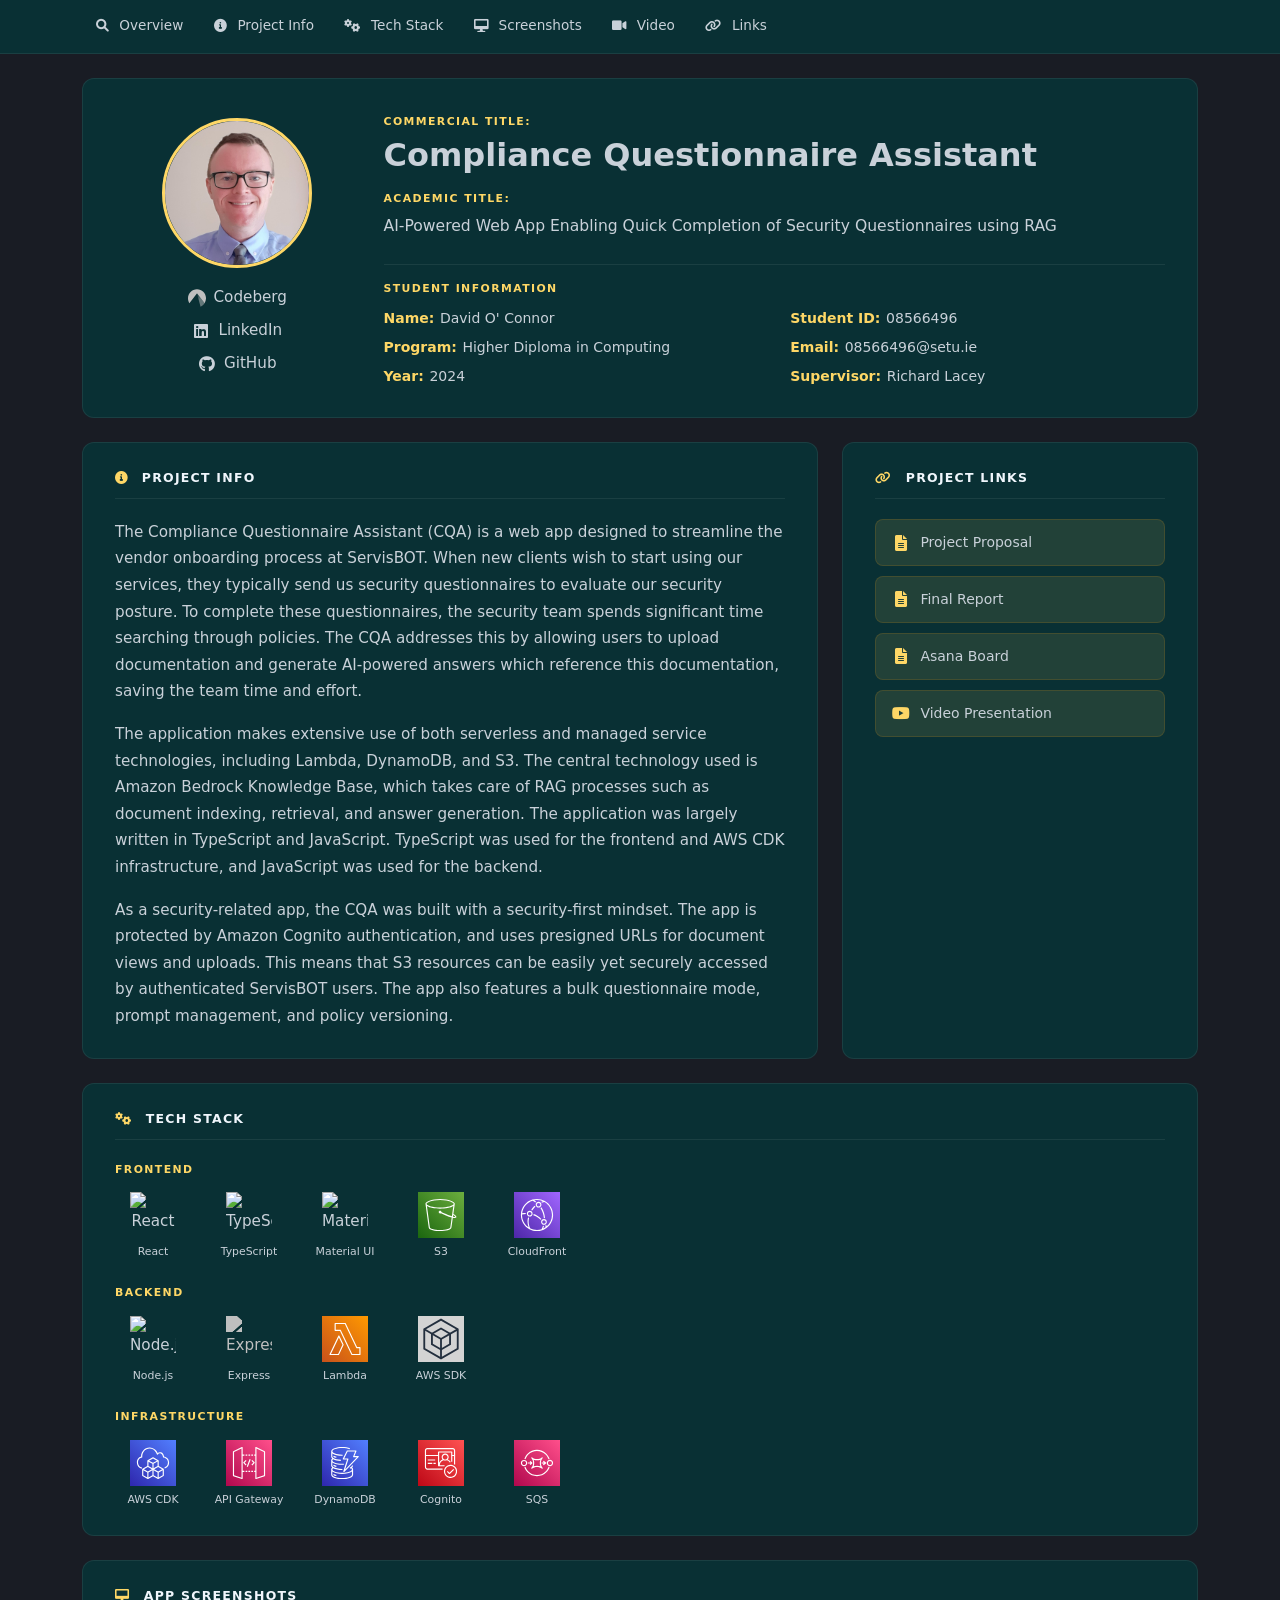
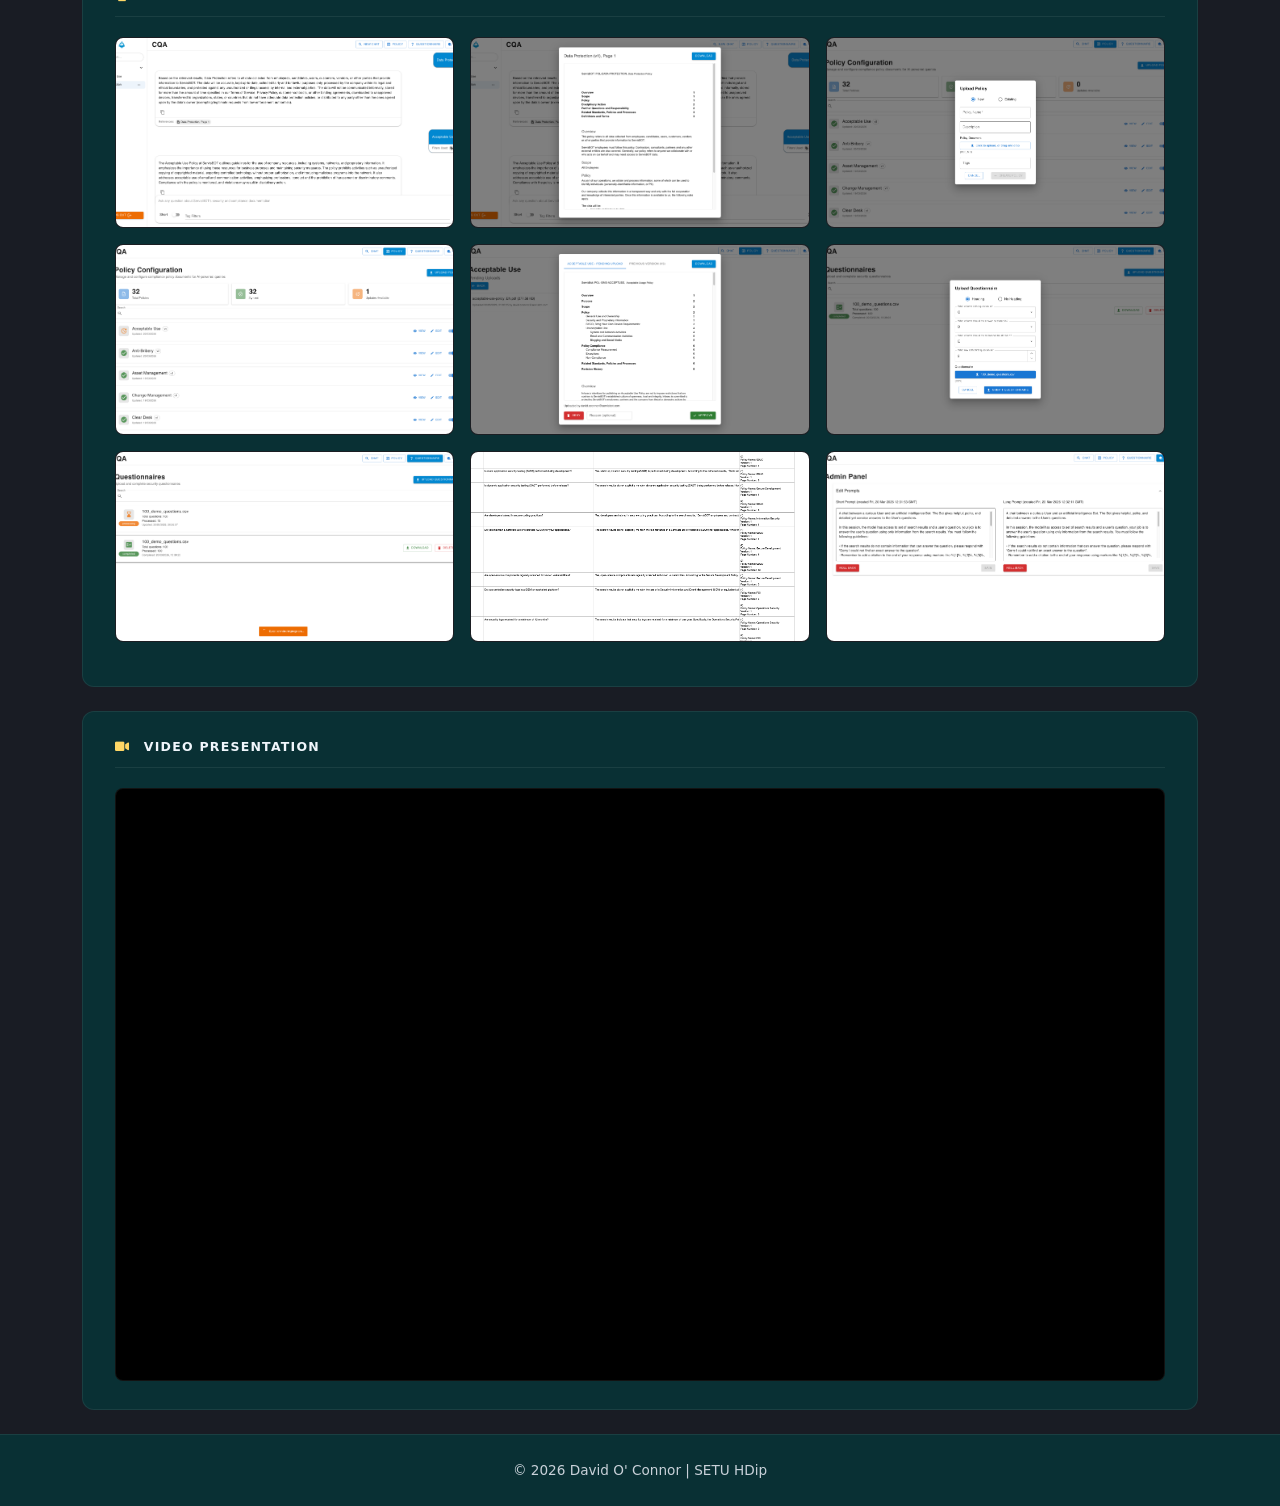
==== index.html @ 1b31085c "Correcting CDK icon" ====
<!doctype html>
<html lang="en">
  <head>
    <meta charset="UTF-8" />
    <meta name="viewport" content="width=device-width, initial-scale=1.0" />
    <title>Compliance Questionnaire Assistant | Project Showcase</title>
    <link
      href="https://cdn.jsdelivr.net/npm/bootstrap@5.3.0/dist/css/bootstrap.min.css"
      rel="stylesheet"
      integrity="sha384-9ndCyUaIbzAi2FUVXJi0CjmCapSmO7SnpJef0486qhLnuZ2cdeRhO02iuK6FUUVM"
      crossorigin="anonymous"
    />
    <link
      href="https://cdnjs.cloudflare.com/ajax/libs/font-awesome/6.0.0-beta3/css/all.min.css"
      rel="stylesheet"
      integrity="sha512-Fo3rlrZj/k7ujTnHg4CGR2D7kSs0v4LLanw2qksYuRlEzO+tcaEPQogQ0KaoGN26/zrn20ImR1DfuLWnOo7aBA=="
      crossorigin="anonymous"
    />
    <link rel="stylesheet" href="style.css" />
  </head>

  <body>
    <nav class="top-navbar">
      <div class="container">
        <div class="nav-container">
          <a href="#overview" class="nav-link"
            ><i class="fa-solid fa-magnifying-glass"></i> Overview</a
          >
          <a href="#project-info" class="nav-link"
            ><i class="fas fa-info-circle"></i> Project Info</a
          >
          <a href="#tech-stack" class="nav-link"
            ><i class="fas fa-cogs"></i> Tech Stack</a
          >
          <a href="#screenshots" class="nav-link"
            ><i class="fas fa-desktop"></i> Screenshots</a
          >
          <a href="#video" class="nav-link"
            ><i class="fas fa-video"></i> Video</a
          >
          <a href="#links" class="nav-link"
            ><i class="fas fa-link"></i> Links</a
          >
        </div>
      </div>
    </nav>

    <!-- Main Content -->
    <main class="container">
      <!-- Header -->
      <section id="overview" class="app-card">
        <div class="row align-items-center gy-4">
          <div class="col-md-3 text-center">
            <img src="images/profile.jpg" alt="Profile" class="profile-img" />
            <ul class="contact-info-list">
              <li>
                <a
                  href="https://codeberg.org/bit-of-a-git"
                  target="_blank"
                  rel="noopener noreferrer"
                >
                  <img src="images/svg/codeberg.svg" /><span>Codeberg</span></a
                >
              </li>
              <li>
                <a
                  href="https://www.linkedin.com/in/david-t-o-connor/"
                  target="_blank"
                  rel="noopener noreferrer"
                  ><i class="fa-brands fa-linkedin"></i><span>LinkedIn</span></a
                >
              </li>
              <li>
                <a
                  href="https://www.github.com/bit-of-a-git"
                  target="_blank"
                  rel="noopener noreferrer"
                  ><i class="fa-brands fa-github"></i><span>GitHub</span></a
                >
              </li>
            </ul>
          </div>
          <div class="col-md-9">
            <div class="project-titles">
              <div class="title-group">
                <span class="title-label">Commercial Title:</span>
                <p class="commercial-title">
                  Compliance Questionnaire Assistant
                </p>
              </div>
              <div class="title-group">
                <span class="title-label">Academic Title:</span>
                <p class="academic-title">
                  AI-Powered Web App Enabling Quick Completion of Security
                  Questionnaires using RAG
                </p>
              </div>
            </div>

            <div class="student-info-container">
              <h3 class="info-heading">Student Information</h3>
              <ul class="student-info-list">
                <li><span class="info-label">Name:</span>David O' Connor</li>
                <li><span class="info-label">Student ID:</span>08566496</li>
                <li>
                  <span class="info-label">Program:</span>Higher Diploma in
                  Computing
                </li>
                <li>
                  <span class="info-label">Email:</span
                  ><a href="mailto:08566496@setu.ie">08566496@setu.ie</a>
                </li>
                <li><span class="info-label">Year:</span>2024</li>
                <li>
                  <span class="info-label">Supervisor:</span>Richard Lacey
                </li>
              </ul>
            </div>
          </div>
        </div>
      </section>

      <!-- Project Info + Links Row -->
      <section id="project-info">
        <div class="row g-4">
          <div class="col-lg-8">
            <div class="app-card h-100">
              <h2><i class="fas fa-info-circle"></i> Project Info</h2>
              <p>
                The Compliance Questionnaire Assistant (CQA) is a web app
                designed to streamline the vendor onboarding process at
                ServisBOT. When new clients wish to start using our services,
                they typically send us security questionnaires to evaluate our
                security posture. To complete these questionnaires, the security
                team spends significant time searching through policies. The CQA
                addresses this by allowing users to upload documentation and
                generate AI-powered answers which reference this documentation,
                saving the team time and effort.
              </p>
              <p>
                The application makes extensive use of both serverless and
                managed service technologies, including Lambda, DynamoDB, and
                S3. The central technology used is Amazon Bedrock Knowledge
                Base, which takes care of RAG processes such as document
                indexing, retrieval, and answer generation. The application was
                largely written in TypeScript and JavaScript. TypeScript was
                used for the frontend and AWS CDK infrastructure, and JavaScript
                was used for the backend.
              </p>
              <p>
                As a security-related app, the CQA was built with a
                security-first mindset. The app is protected by Amazon Cognito
                authentication, and uses presigned URLs for document views and
                uploads. This means that S3 resources can be easily yet securely
                accessed by authenticated ServisBOT users. The app also features
                a bulk questionnaire mode, prompt management, and policy
                versioning.
              </p>
            </div>
          </div>

          <div class="col-lg-4" id="links">
            <div class="app-card h-100">
              <h2><i class="fas fa-link"></i> Project Links</h2>
              <div class="app-links">
                <a
                  href="docs/project-proposal.pdf"
                  class="app-link"
                  target="_blank"
                >
                  <i class="fas fa-file-alt"></i> Project Proposal
                </a>
                <a
                  href="docs/final-report.pdf"
                  class="app-link"
                  target="_blank"
                >
                  <i class="fas fa-file-alt"></i> Final Report
                </a>
                <a href="[ASANA_URL]" class="app-link" target="_blank">
                  <i class="fas fa-file-alt"></i> Asana Board
                </a>
                <a href="#video" class="app-link" target="_blank">
                  <i class="fab fa-youtube"></i> Video Presentation
                </a>
              </div>
            </div>
          </div>
        </div>
      </section>

      <!-- Tech Stack -->
      <div class="app-card" id="tech-stack">
        <h2><i class="fas fa-cogs"></i> Tech Stack</h2>

        <div class="tech-group-label">Frontend</div>
        <div class="tech-icons-container">
          <div class="tech-icon">
            <img
              src="https://cdn.jsdelivr.net/gh/devicons/devicon@latest/icons/react/react-original.svg"
              alt="React"
            />
            <span>React</span>
          </div>
          <div class="tech-icon">
            <img
              src="https://cdn.jsdelivr.net/gh/devicons/devicon@latest/icons/typescript/typescript-original.svg"
              alt="TypeScript"
            />
            <span>TypeScript</span>
          </div>
          <div class="tech-icon">
            <img
              src="https://cdn.jsdelivr.net/gh/devicons/devicon@latest/icons/materialui/materialui-original.svg"
              alt="Material UI"
            />
            <span>Material UI</span>
          </div>
          <div class="tech-icon">
            <img src="images/svg/s3.svg" alt="AWS S3" />
            <span>S3</span>
          </div>
          <div class="tech-icon">
            <img src="images/svg/cloudfront.svg" alt="AWS CloudFront" />
            <span>CloudFront</span>
          </div>
        </div>

        <div class="tech-group-label">Backend</div>
        <div class="tech-icons-container">
          <div class="tech-icon">
            <img
              src="https://cdn.jsdelivr.net/gh/devicons/devicon@latest/icons/nodejs/nodejs-original.svg"
              alt="Node.js"
            />
            <span>Node.js</span>
          </div>
          <div class="tech-icon">
            <img
              src="https://cdn.jsdelivr.net/gh/devicons/devicon@latest/icons/express/express-original.svg"
              alt="Express"
              class="invert-icon"
            />
            <span>Express</span>
          </div>
          <div class="tech-icon">
            <img src="images/svg/lambda.svg" alt="AWS Lambda" />
            <span>Lambda</span>
          </div>
          <div class="tech-icon">
            <img
              src="images/svg/sdk.svg"
              alt="AWS SDK"
              style="background-color: lightgray"
            />
            <span>AWS SDK</span>
          </div>
        </div>

        <div class="tech-group-label">Infrastructure</div>
        <div class="tech-icons-container">
          <div class="tech-icon">
            <img
              src="images/svg/cdk.svg"
              alt="AWS CDK"
              style="background-color: lightgray"
            />
            <span>AWS CDK</span>
          </div>
          <div class="tech-icon">
            <img src="images/svg/api-gateway.svg" alt="AWS API Gateway" />
            <span>API Gateway</span>
          </div>
          <div class="tech-icon">
            <img src="images/svg/dynamodb.svg" alt="AWS DynamoDB" />
            <span>DynamoDB</span>
          </div>
          <div class="tech-icon">
            <img src="images/svg/cognito.svg" alt="AWS Cognito" />
            <span>Cognito</span>
          </div>
          <div class="tech-icon">
            <img src="images/svg/sqs.svg" alt="AWS SQS" />
            <span>SQS</span>
          </div>
        </div>
      </div>

      <!-- Screenshots -->
      <section class="app-card" id="screenshots">
        <h2><i class="fas fa-desktop"></i> App Screenshots</h2>
        <div class="app-gallery">
          <div
            class="gallery-item"
            data-bs-toggle="modal"
            data-bs-target="#imageModal"
          >
            <img
              src="images/app-screenshots/chat.png"
              alt="RAG Chat Interface"
            />
          </div>
          <div
            class="gallery-item"
            data-bs-toggle="modal"
            data-bs-target="#imageModal"
          >
            <img
              src="images/app-screenshots/view-documents.png"
              alt="Document View"
            />
          </div>
          <div
            class="gallery-item"
            data-bs-toggle="modal"
            data-bs-target="#imageModal"
          >
            <img
              src="images/app-screenshots/policy-upload.png"
              alt="Policy Upload"
            />
          </div>
          <div
            class="gallery-item"
            data-bs-toggle="modal"
            data-bs-target="#imageModal"
          >
            <img
              src="images/app-screenshots/policy-pending-upload.png"
              alt="Policy Management"
            />
          </div>
          <div
            class="gallery-item"
            data-bs-toggle="modal"
            data-bs-target="#imageModal"
          >
            <img
              src="images/app-screenshots/upload-approval.png"
              alt="Upload Approval Workflow"
            />
          </div>
          <div
            class="gallery-item"
            data-bs-toggle="modal"
            data-bs-target="#imageModal"
          >
            <img
              src="images/app-screenshots/questionnaire-upload.png"
              alt="Questionnaire Upload"
            />
          </div>
          <div
            class="gallery-item"
            data-bs-toggle="modal"
            data-bs-target="#imageModal"
          >
            <img
              src="images/app-screenshots/questionnaire-pending.png"
              alt="Pending Questionnaire"
            />
          </div>
          <div
            class="gallery-item"
            data-bs-toggle="modal"
            data-bs-target="#imageModal"
          >
            <img
              src="images/app-screenshots/questionnaire-completed.png"
              alt="Completed Questionnaire"
            />
          </div>
          <div
            class="gallery-item"
            data-bs-toggle="modal"
            data-bs-target="#imageModal"
          >
            <img
              src="images/app-screenshots/prompts.png"
              alt="Prompt Management"
            />
          </div>
        </div>
      </section>

      <!-- Video Presentation -->
      <section class="app-card" id="video">
        <h2><i class="fas fa-video"></i> Video Presentation</h2>
        <div class="video-container">
          <iframe
            src="https://www.youtube.com/embed/[VIDEO_PLACEHOLDER]"
            title="Compliance Questionnaire Assistant — Presentation"
            allowfullscreen
            allow="
              accelerometer;
              autoplay;
              clipboard-write;
              encrypted-media;
              gyroscope;
              picture-in-picture;
            "
            loading="lazy"
          >
          </iframe>
        </div>
      </section>
    </main>

    <!-- Footer -->
    <footer class="app-footer">
      <div class="container">
        <p>&copy; 2026 David O' Connor | SETU HDip</p>
      </div>
    </footer>

    <!-- Image Lightbox Modal -->
    <div class="modal fade" id="imageModal" tabindex="-1" aria-hidden="true">
      <div class="modal-dialog modal-xl modal-dialog-centered">
        <div class="modal-content bg-transparent border-0">
          <div class="modal-body p-0 text-center">
            <button
              type="button"
              class="btn-close btn-close-white ms-auto d-block mb-2"
              data-bs-dismiss="modal"
              aria-label="Close"
            ></button>
            <img id="modalImage" src="" alt="" class="img-fluid rounded" />
          </div>
        </div>
      </div>
    </div>

    <script src="https://cdn.jsdelivr.net/npm/bootstrap@5.3.0/dist/js/bootstrap.bundle.min.js"></script>
    <script>
      document.querySelectorAll('a[href^="#"]').forEach((anchor) => {
        anchor.addEventListener("click", function (e) {
          e.preventDefault();
          document
            .querySelector(this.getAttribute("href"))
            .scrollIntoView({ behavior: "smooth" });
        });
      });

      const imageModal = document.getElementById("imageModal");
      imageModal.addEventListener("show.bs.modal", function (e) {
        const trigger = e.relatedTarget;
        const img = trigger.querySelector("img");
        document.getElementById("modalImage").src = img.src;
        document.getElementById("modalImage").alt =
          trigger.querySelector("img").alt;
      });
    </script>
  </body>
</html>
---- style.css ----
/* ===========================
   Variables & Reset
=========================== */
:root {
  --bg: #191c24;
  --card-bg: #093034;
  --border: rgba(255, 255, 255, 0.07);
  --accent: #fed766;
  --accent-dim: rgba(254, 215, 102, 0.1);
  ---accent-hover: rgba(254, 215, 102, 0.18);
  --text: #c9d1d9;
  --heading: #f0f6fc;
}

*,
*::before,
*::after {
  box-sizing: border-box;
  margin: 0;
}

body {
  background: var(--bg);
  color: var(--text);
  font-family:
    "Segoe UI",
    system-ui,
    -apple-system,
    BlinkMacSystemFont,
    sans-serif;
  font-size: 0.95rem;
  line-height: 1.75;
}

a {
  color: inherit;
  text-decoration: none;
}

a:hover {
  color: #9046cf;
}

/* ===========================
   Top Navbar
=========================== */
.top-navbar {
  background: var(--card-bg);
  border-bottom: 1px solid var(--border);
  position: sticky;
  top: 0;
  z-index: 100;
}

.top-navbar .container {
  padding-top: 0;
  padding-bottom: 0;
}

.nav-container {
  display: flex;
  flex-wrap: wrap;
  align-items: center;
  gap: 0.2rem;
  padding: 0.5rem 0;
}

.top-navbar .nav-link {
  padding: 0.4rem 0.85rem;
  border-radius: 6px;
  font-size: 0.85rem;
  font-weight: 500;
  text-decoration: none;
  transition:
    color 0.2s ease,
    background 0.2s ease;
}

.top-navbar .nav-link:hover {
  color: var(--accent) !important;
  background: var(--accent-dim);
}

.top-navbar .nav-link i {
  margin-right: 0.4rem;
  font-size: 0.8rem;
}

/* ===========================
   Header
=========================== */

.profile-img {
  width: 150px;
  height: 150px;
  border-radius: 50%;
  object-fit: cover;
  border: 3px solid var(--accent);
  display: block;
  margin: 0 auto;
}

.contact-info-list {
  list-style: none;
  padding: 0;
  margin: 1rem 0 0; /* gap between profile pic and list */
  display: flex;
  flex-direction: column;
  gap: 0.4rem;
}

.contact-info-list li a {
  display: flex;
  align-items: center;
  justify-content: center;
  gap: 0.5rem; /* gap between icon and text */
}

/* Font Awesome icons */
.contact-info-list li a i {
  width: 18px;
  font-size: 1rem;
}

/* SVG img icons — match FA icon size */
.contact-info-list li a img {
  width: 18px;
  height: 18px;
  filter: brightness(0) invert(0.75);
}

.student-info-list li {
  font-size: 0.875rem;
  color: var(--text);
}

.project-titles {
  margin-bottom: 1.5rem;
}

.title-group {
  margin-bottom: 0.6rem;
}

.title-label {
  font-size: 0.68rem;
  font-weight: 700;
  text-transform: uppercase;
  letter-spacing: 0.13em;
  color: var(--accent);
}

.commercial-title {
  font-size: 2rem;
  font-weight: 700;
  line-height: 1.2;
  margin: 0.15rem 0 0;
}

.academic-title {
  font-size: 0.975rem;
  color: var(--heading);
  font-weight: 400;
  margin: 0.15rem 0 0;
}

.student-info-container {
  border-top: 1px solid var(--border);
  padding-top: 1.1rem;
}

.info-heading {
  font-size: 0.68rem;
  font-weight: 700;
  text-transform: uppercase;
  letter-spacing: 0.13em;
  color: var(--accent);
  margin-bottom: 0.65rem;
}

.student-info-list {
  list-style: none;
  padding: 0;
  margin: 0;
  display: grid;
  grid-template-columns: 1fr 1fr;
  gap: 0.3rem 2rem;
}

.student-info-list li {
  font-size: 0.875rem;
  color: var(--text);
}

.info-label {
  color: var(--accent);
  font-weight: 600;
  margin-right: 0.35rem;
}

/* ===========================
   Container / Main
=========================== */
main.container {
  padding-top: 1.5rem;
}

/* ===========================
   Cards
=========================== */
.app-card {
  background: var(--card-bg);
  border: 1px solid var(--border);
  border-radius: 12px;
  padding: 1.75rem 2rem;
  margin-bottom: 1.5rem;
}

/* When inside Bootstrap g-4 rows, let the gutter handle spacing */
.row.g-4 .app-card {
  margin-bottom: 0;
}

.app-card h2 {
  font-size: 0.78rem;
  font-weight: 700;
  color: var(--heading);
  text-transform: uppercase;
  letter-spacing: 0.1em;
  margin-bottom: 1.25rem;
  padding-bottom: 0.75rem;
  border-bottom: 1px solid var(--border);
}

.app-card h2 i {
  color: var(--accent);
  margin-right: 0.5rem;
}

.app-card p {
  color: var(--text);
  margin-bottom: 1rem;
}

.app-card p:last-of-type {
  margin-bottom: 0;
}

/* ===========================
   Project Links
=========================== */
.app-links {
  display: flex;
  flex-direction: column;
  gap: 0.6rem;
}

.app-link {
  display: flex;
  align-items: center;
  gap: 0.65rem;
  padding: 0.65rem 1rem;
  background: var(--accent-dim);
  border: 1px solid rgba(255, 153, 0, 0.15);
  border-radius: 8px;
  color: var(--text) !important;
  text-decoration: none;
  font-size: 0.875rem;
  font-weight: 500;
  transition:
    background 0.2s ease,
    border-color 0.2s ease,
    color 0.2s ease;
}

.app-link:hover {
  background: var(--accent-hover);
  border-color: var(--accent);
  color: var(--accent) !important;
}

.app-link i {
  width: 18px;
  text-align: center;
  color: var(--accent);
  font-size: 1rem;
  flex-shrink: 0;
}

/* ===========================
   Tech Stack
=========================== */
.tech-group-label {
  font-size: 0.68rem;
  font-weight: 700;
  text-transform: uppercase;
  letter-spacing: 0.13em;
  color: var(--accent);
  margin: 1.5rem 0 0.85rem;
}

.tech-group-label:first-of-type {
  margin-top: 0.25rem;
}

.tech-icons-container {
  display: flex;
  flex-wrap: wrap;
  gap: 1.25rem;
}

.tech-icon {
  display: flex;
  flex-direction: column;
  align-items: center;
  gap: 0.45rem;
  width: 76px;
  text-align: center;
}

.tech-icon img {
  width: 46px;
  height: 46px;
  object-fit: contain;
}

/* AWS wordmark — tint to accent orange */
.tech-icon img.aws-wordmark {
  width: 56px;
  height: 46px;
  object-fit: contain;
  filter: invert(62%) sepia(89%) saturate(600%) hue-rotate(1deg)
    brightness(102%) contrast(101%);
}

/* Express icon is black — lighten for dark background */
.tech-icon img.invert-icon {
  filter: brightness(0) invert(0.75);
}

.aws-icon {
  font-size: 2rem;
  color: var(--accent);
  height: 46px;
  display: flex;
  align-items: center;
  justify-content: center;
}

.tech-icon span {
  font-size: 0.68rem;
  line-height: 1.3;
}

/* ===========================
   Screenshots
=========================== */
.app-gallery {
  display: grid;
  grid-template-columns: repeat(auto-fill, minmax(280px, 1fr));
  gap: 1rem;
  margin-bottom: 1rem;
}

.gallery-item {
  border-radius: 8px;
  overflow: hidden;
  border: 1px solid var(--border);
  background: #0a0d12;
  cursor: pointer;
  aspect-ratio: 16 / 9;
}

.gallery-item img {
  width: 100%;
  height: 100%;
  object-fit: cover;
  display: block;
  transition: transform 0.3s ease;
}

.gallery-item:hover img {
  transform: scale(1.05);
}

/* ===========================
   Video
=========================== */
.video-container {
  position: relative;
  width: 100%;
  padding-top: 56.25%; /* 16:9 ratio */
  border-radius: 8px;
  overflow: hidden;
  border: 1px solid var(--border);
  background: #000;
}

.video-container iframe {
  position: absolute;
  top: 0;
  left: 0;
  width: 100%;
  height: 100%;
}

/* ===========================
   Footer
=========================== */
.app-footer {
  background: var(--card-bg);
  border-top: 1px solid var(--border);
  padding: 1.5rem 0 0.5rem;
  text-align: center;
  font-size: 0.85rem;
}

/* ===========================
   Section spacing
=========================== */
#project-info {
  margin-bottom: 1.5rem;
}
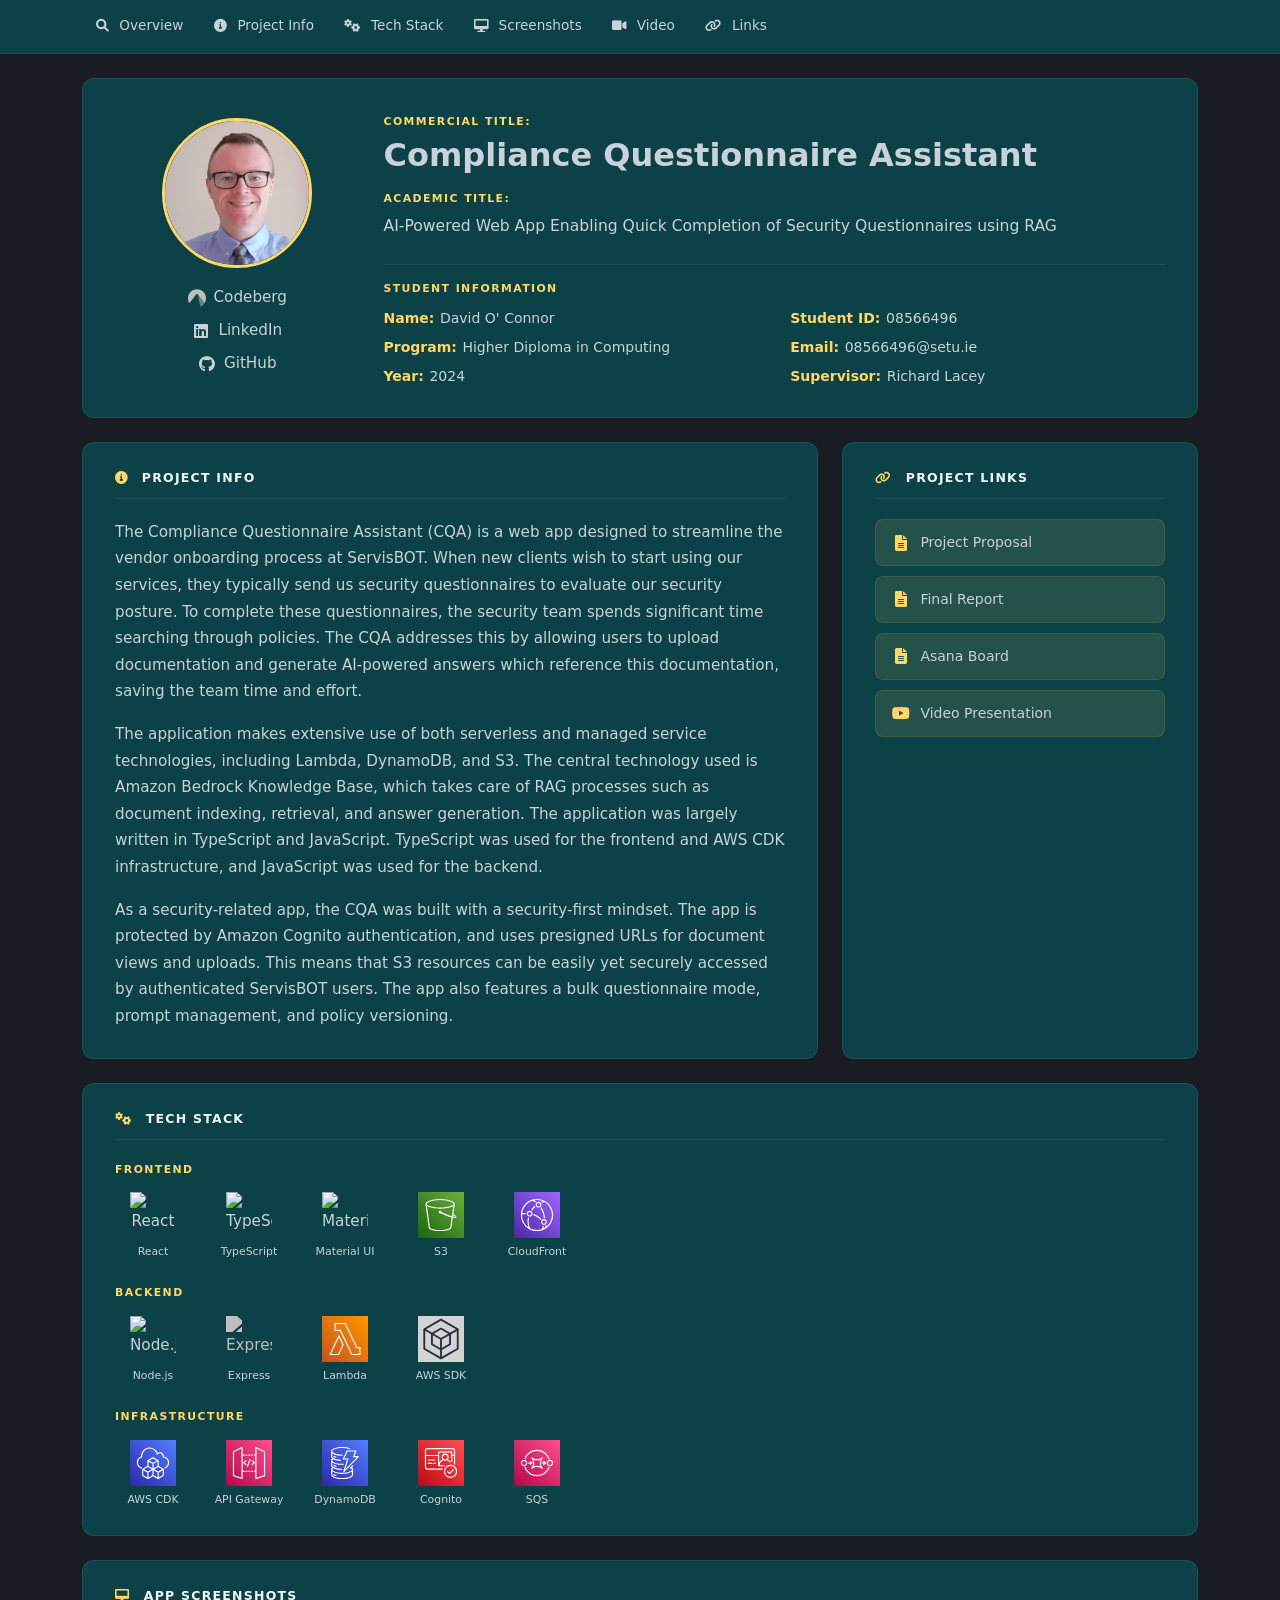
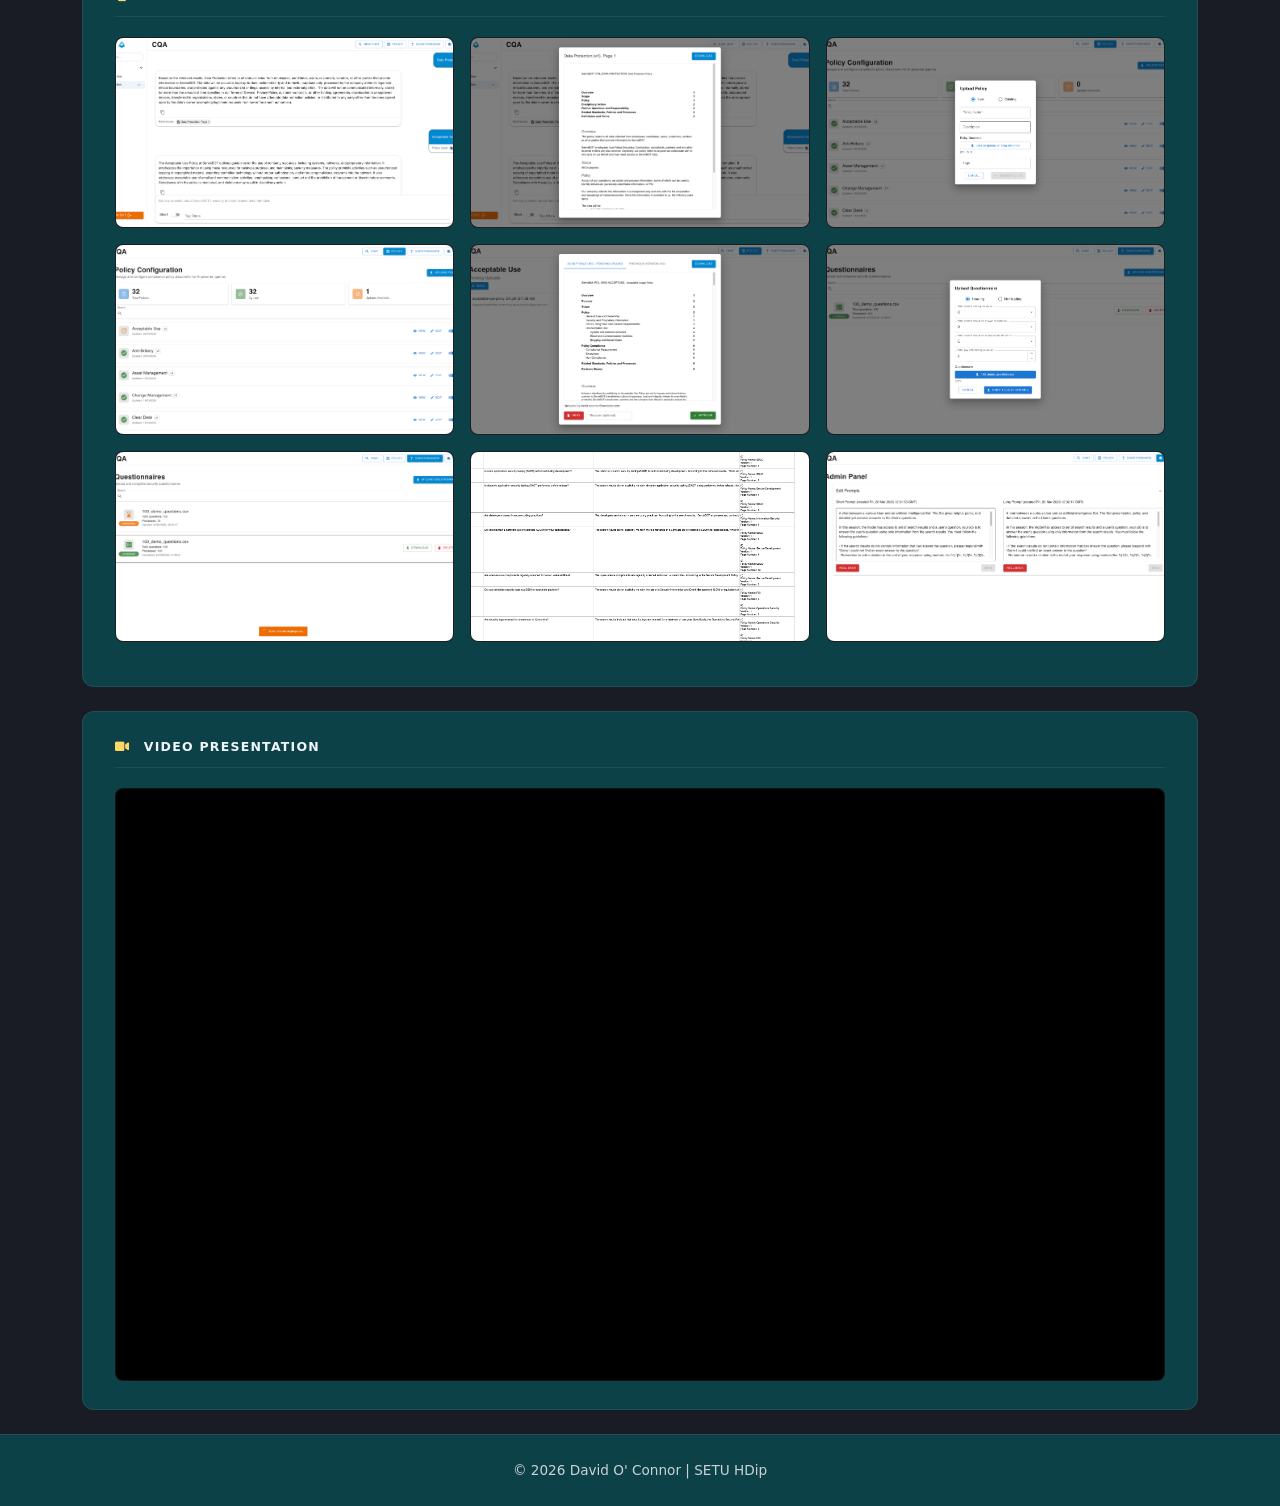
==== commit eef793a9: "Adding video URL, lightening card colour" ====
--- a/index.html
+++ b/index.html
@@ -388,7 +388,7 @@
         <h2><i class="fas fa-video"></i> Video Presentation</h2>
         <div class="video-container">
           <iframe
-            src="https://www.youtube.com/embed/[VIDEO_PLACEHOLDER]"
+            src="https://www.youtube.com/embed/EbSrbIL3z_c"
             title="Compliance Questionnaire Assistant — Presentation"
             allowfullscreen
             allow="
--- a/style.css
+++ b/style.css
@@ -3,7 +3,7 @@
 =========================== */
 :root {
   --bg: #191c24;
-  --card-bg: #093034;
+  --card-bg: #0c4247;
   --border: rgba(255, 255, 255, 0.07);
   --accent: #fed766;
   --accent-dim: rgba(254, 215, 102, 0.1);
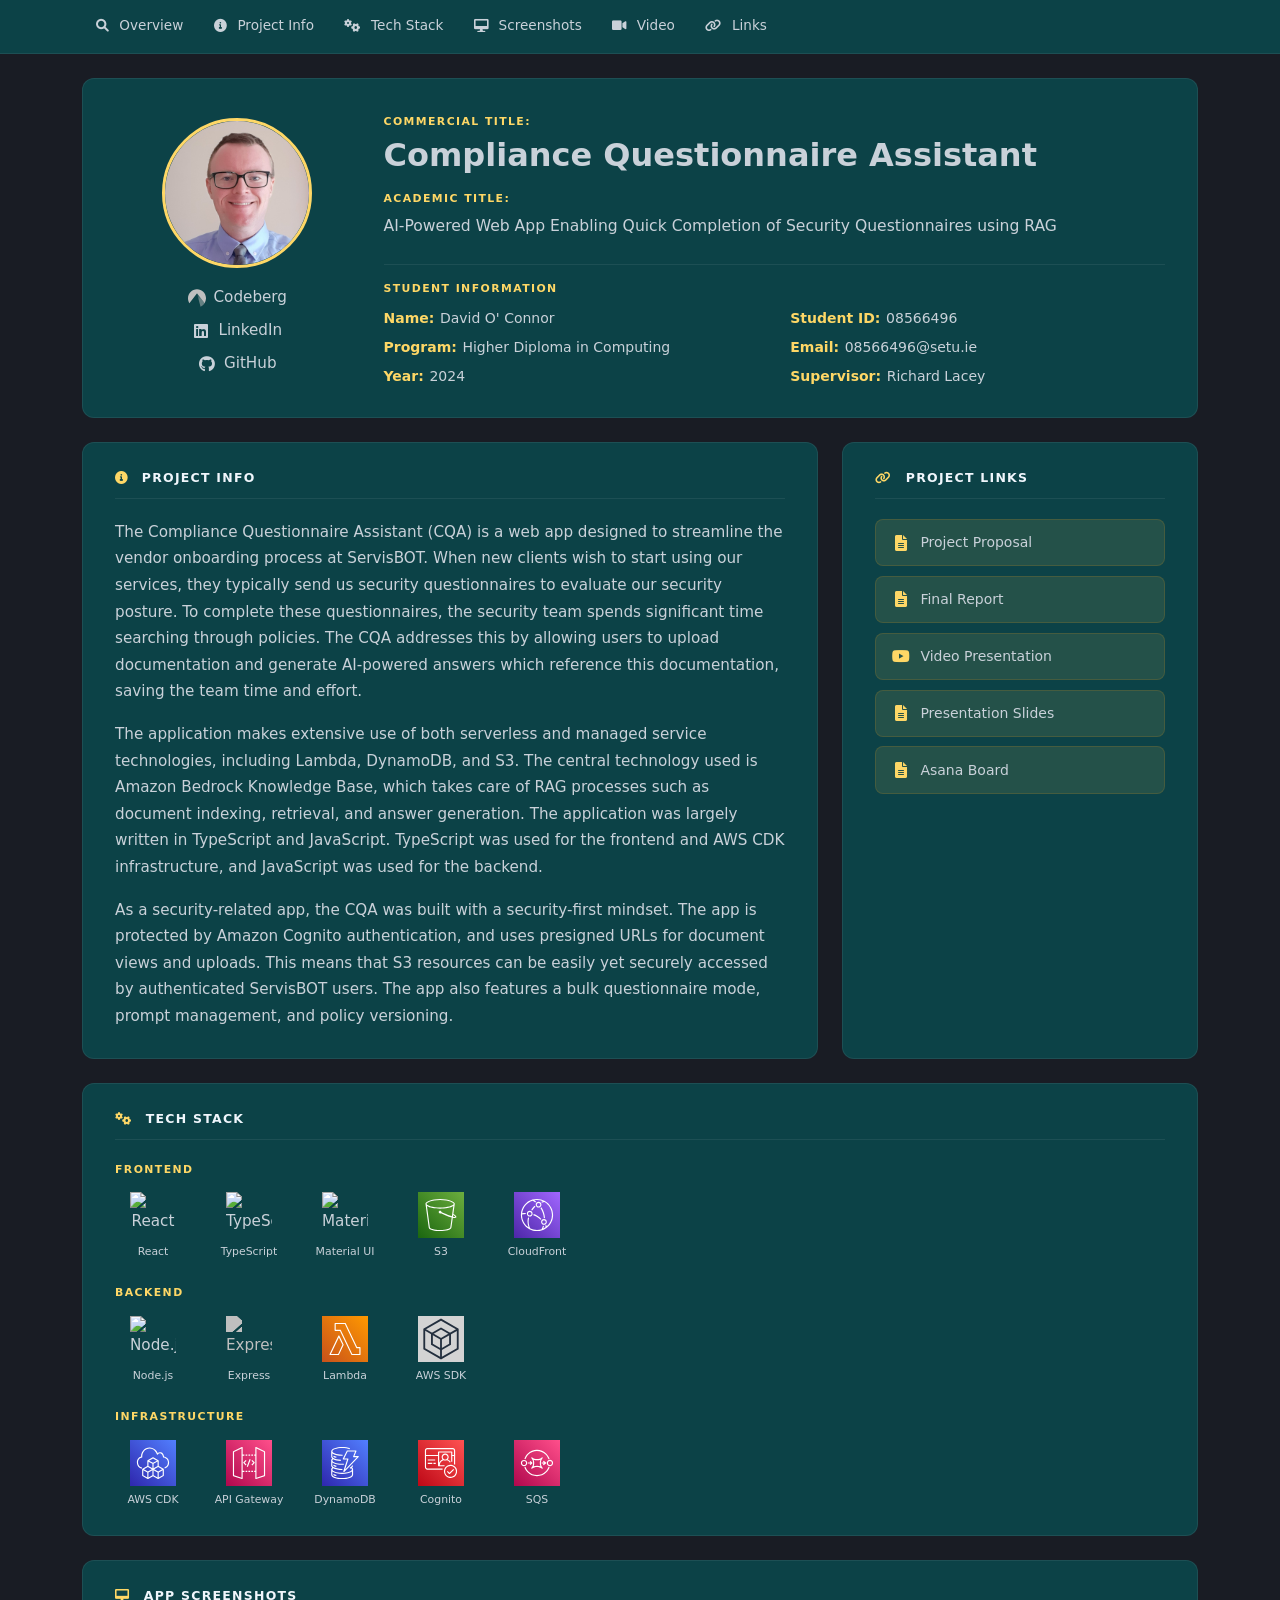
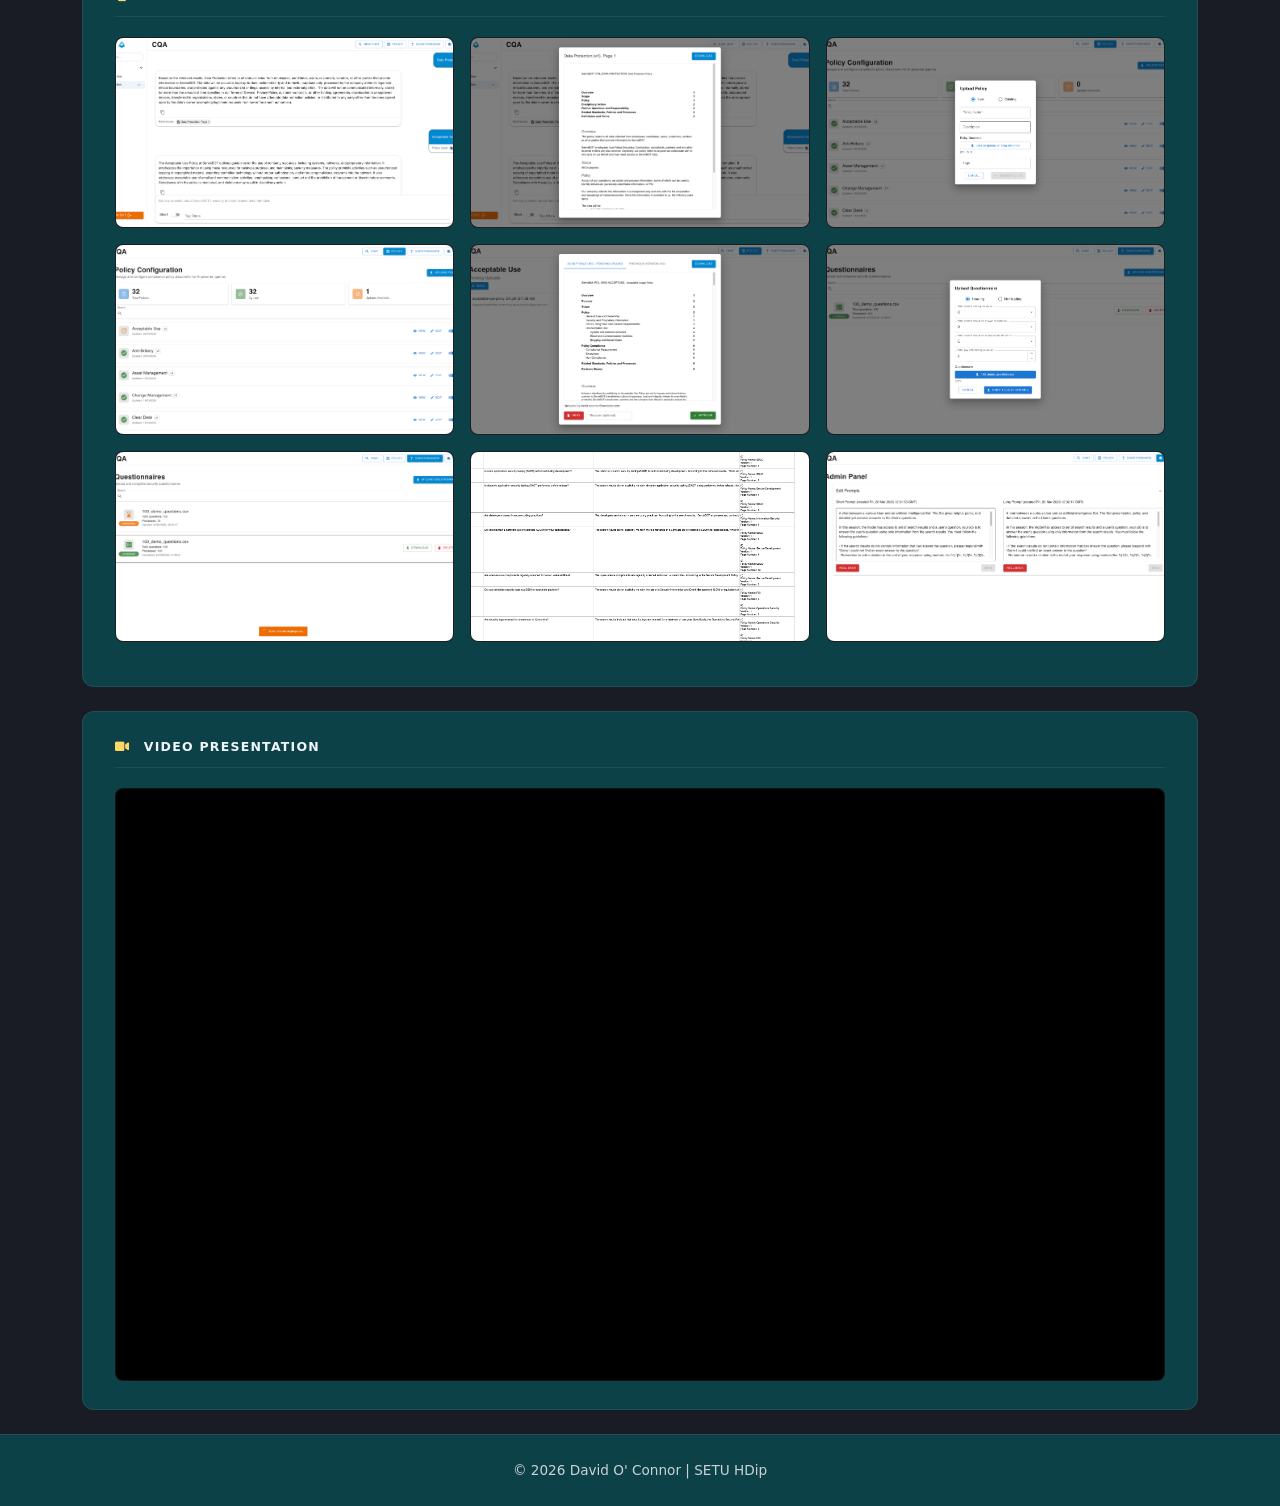
==== commit 8362d104: "Adding presentation slides" ====
--- a/index.html
+++ b/index.html
@@ -177,11 +177,18 @@
                 >
                   <i class="fas fa-file-alt"></i> Final Report
                 </a>
+                <a href="#video" class="app-link" target="_blank">
+                  <i class="fab fa-youtube"></i> Video Presentation
+                </a>
+                <a
+                  href="docs/presentation.pdf"
+                  class="app-link"
+                  target="_blank"
+                >
+                  <i class="fas fa-file-alt"></i> Presentation Slides
+                </a>
                 <a href="[ASANA_URL]" class="app-link" target="_blank">
                   <i class="fas fa-file-alt"></i> Asana Board
-                </a>
-                <a href="#video" class="app-link" target="_blank">
-                  <i class="fab fa-youtube"></i> Video Presentation
                 </a>
               </div>
             </div>
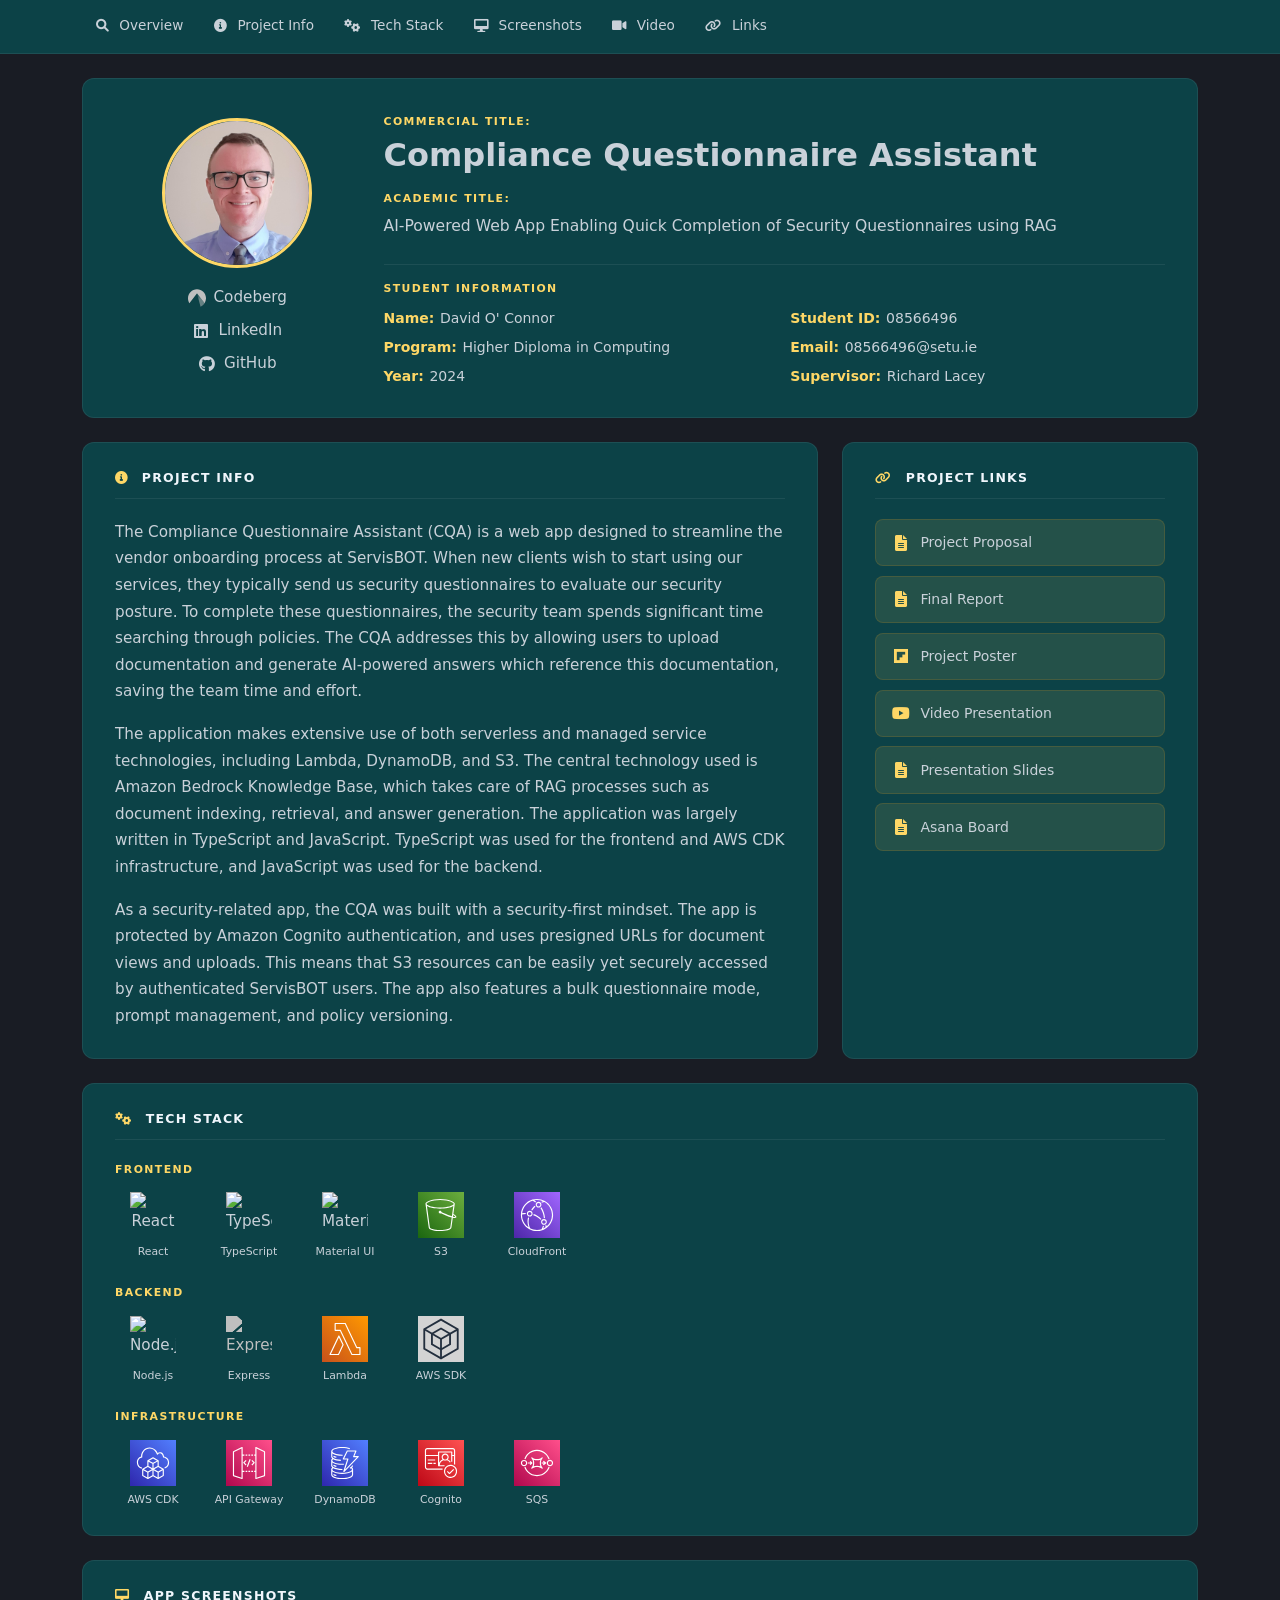
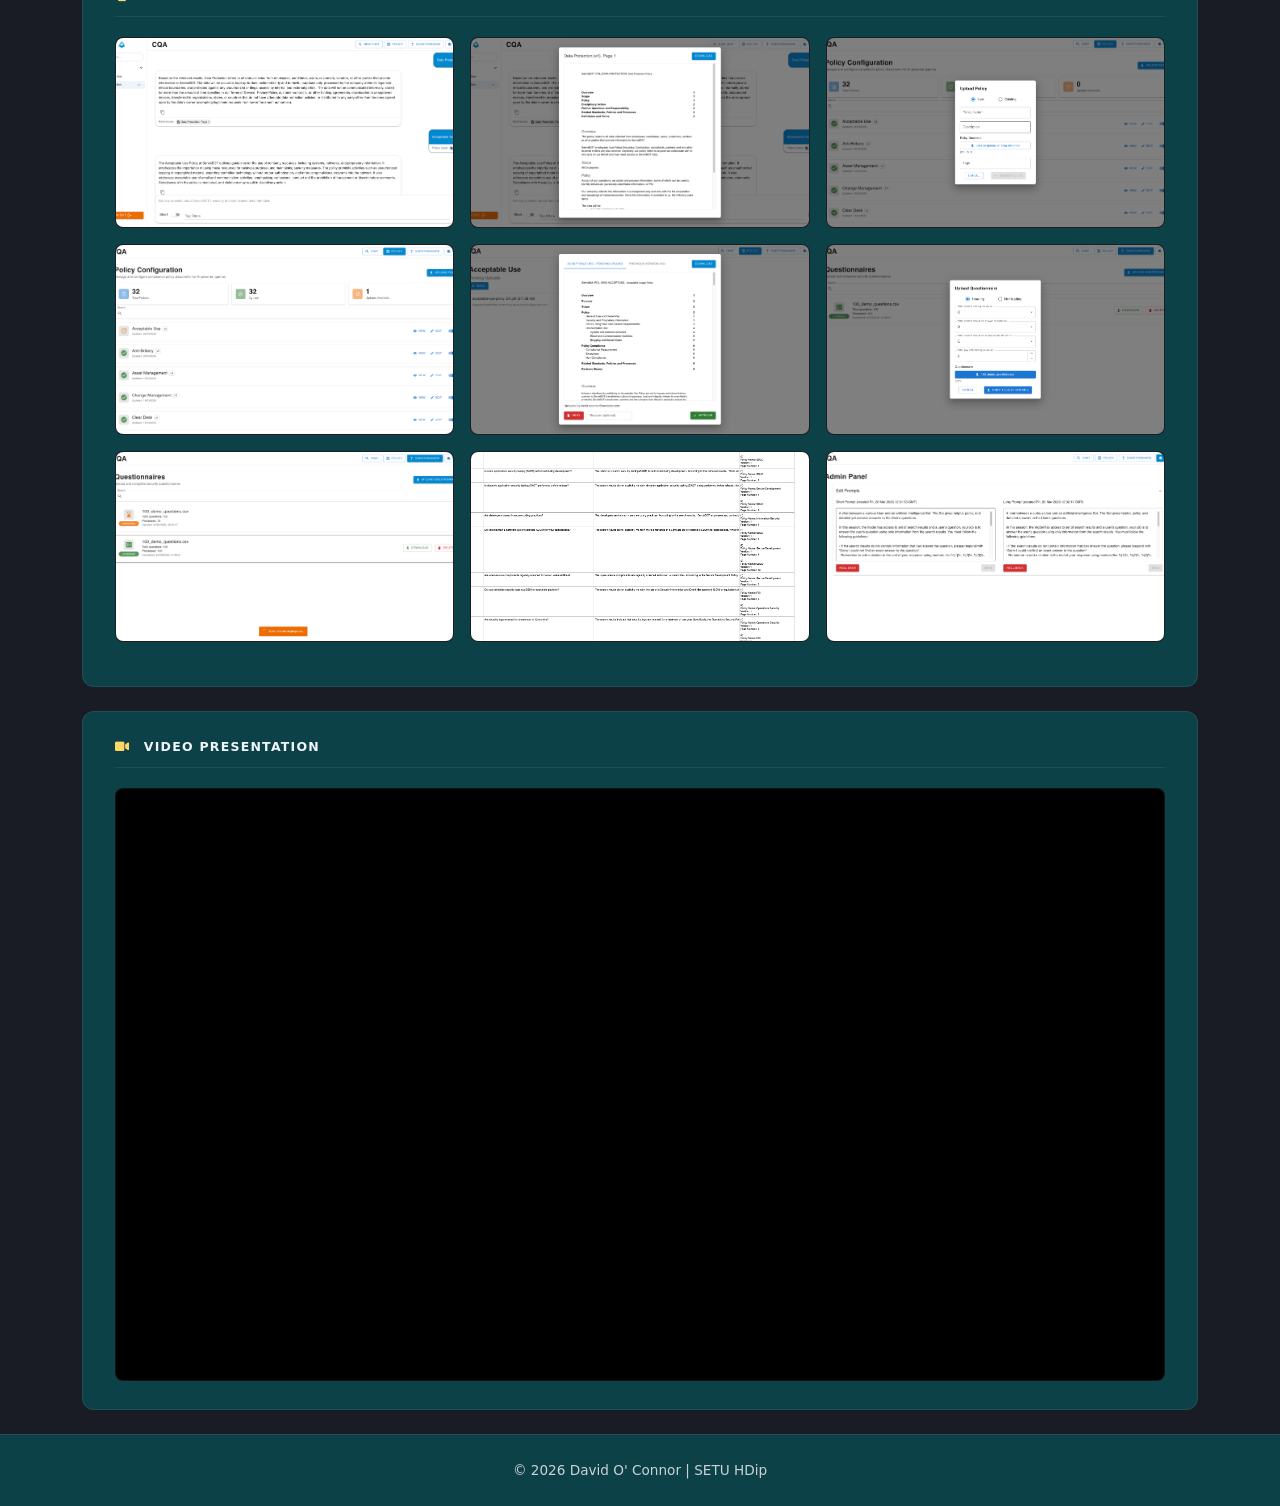
==== commit 50d23333: "Adding project poster" ====
--- a/index.html
+++ b/index.html
@@ -4,6 +4,7 @@
     <meta charset="UTF-8" />
     <meta name="viewport" content="width=device-width, initial-scale=1.0" />
     <title>Compliance Questionnaire Assistant | Project Showcase</title>
+    <link rel="icon" type="image/x-icon" href="/images/favicon.png" />
     <link
       href="https://cdn.jsdelivr.net/npm/bootstrap@5.3.0/dist/css/bootstrap.min.css"
       rel="stylesheet"
@@ -177,6 +178,9 @@
                 >
                   <i class="fas fa-file-alt"></i> Final Report
                 </a>
+                <a href="/images/poster.png" class="app-link" target="_blank">
+                  <i class="fa-brands fa-flipboard"></i> Project Poster
+                </a>
                 <a href="#video" class="app-link" target="_blank">
                   <i class="fab fa-youtube"></i> Video Presentation
                 </a>
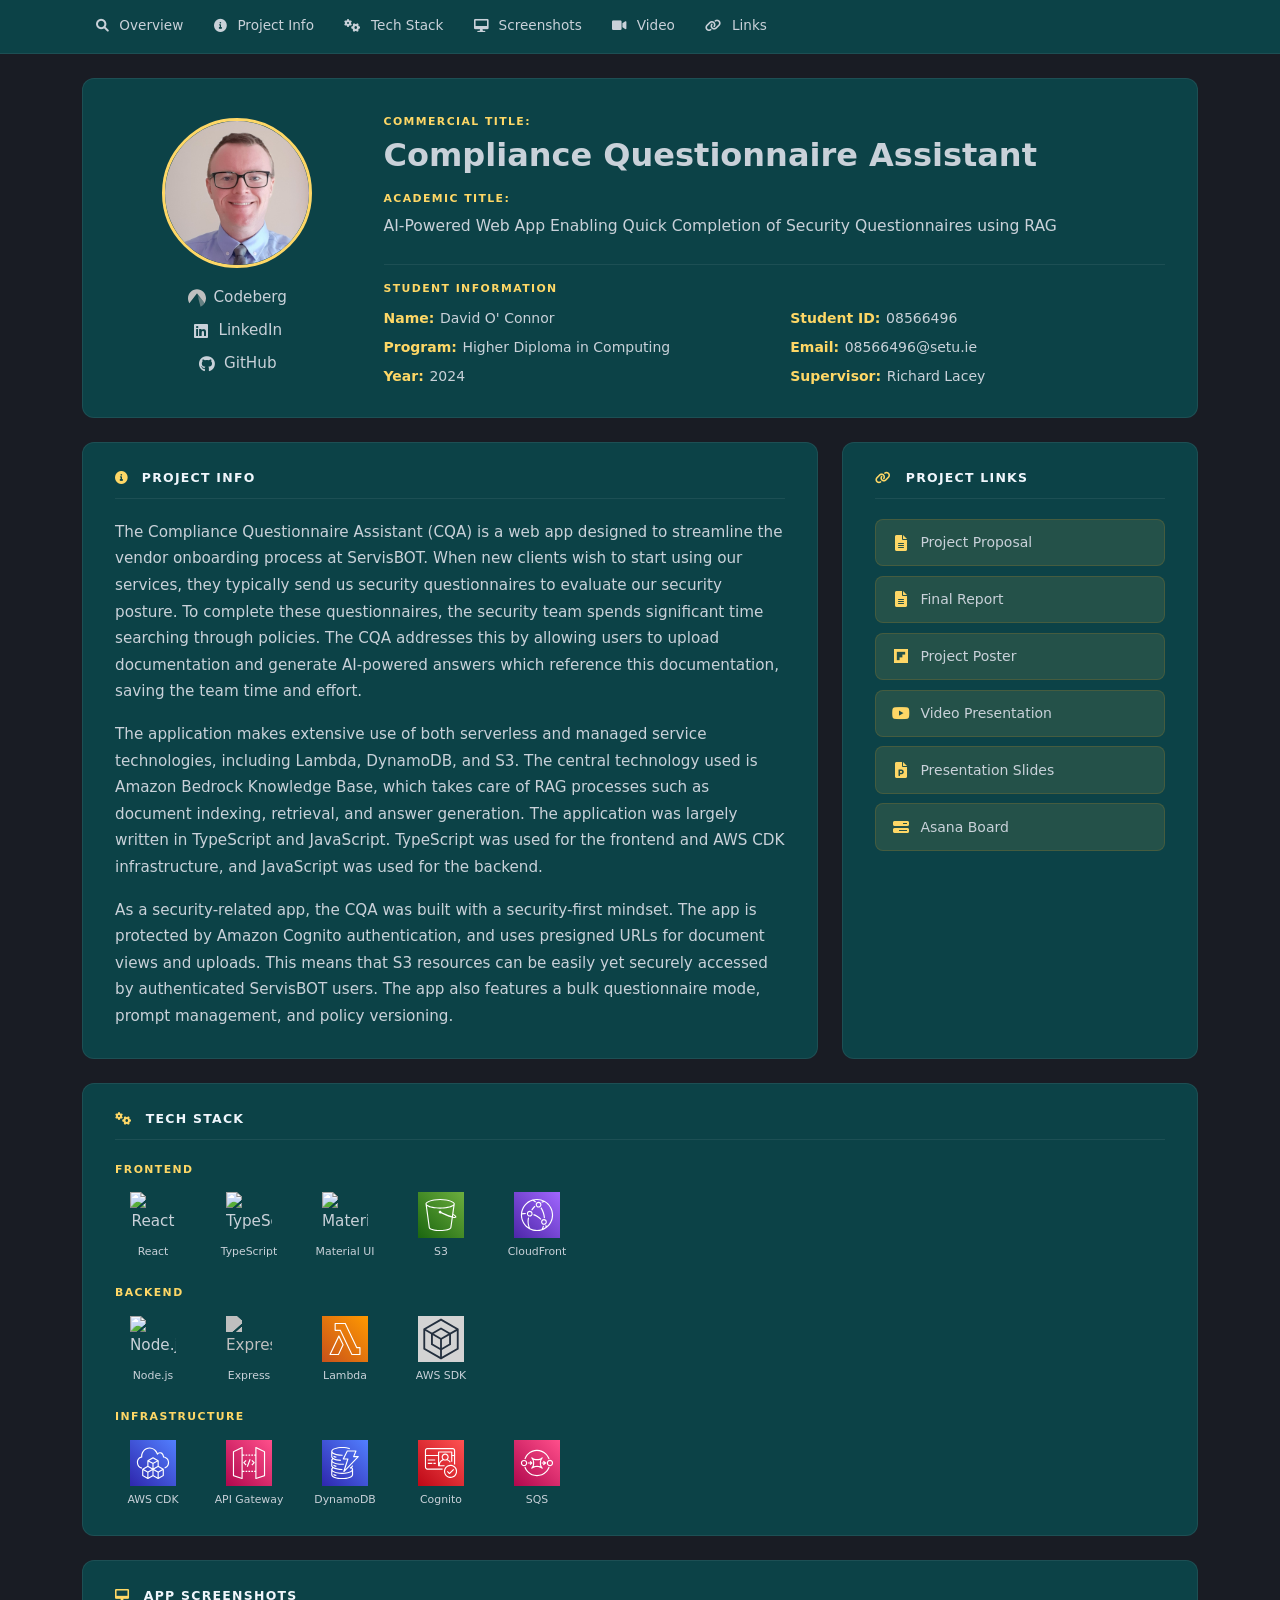
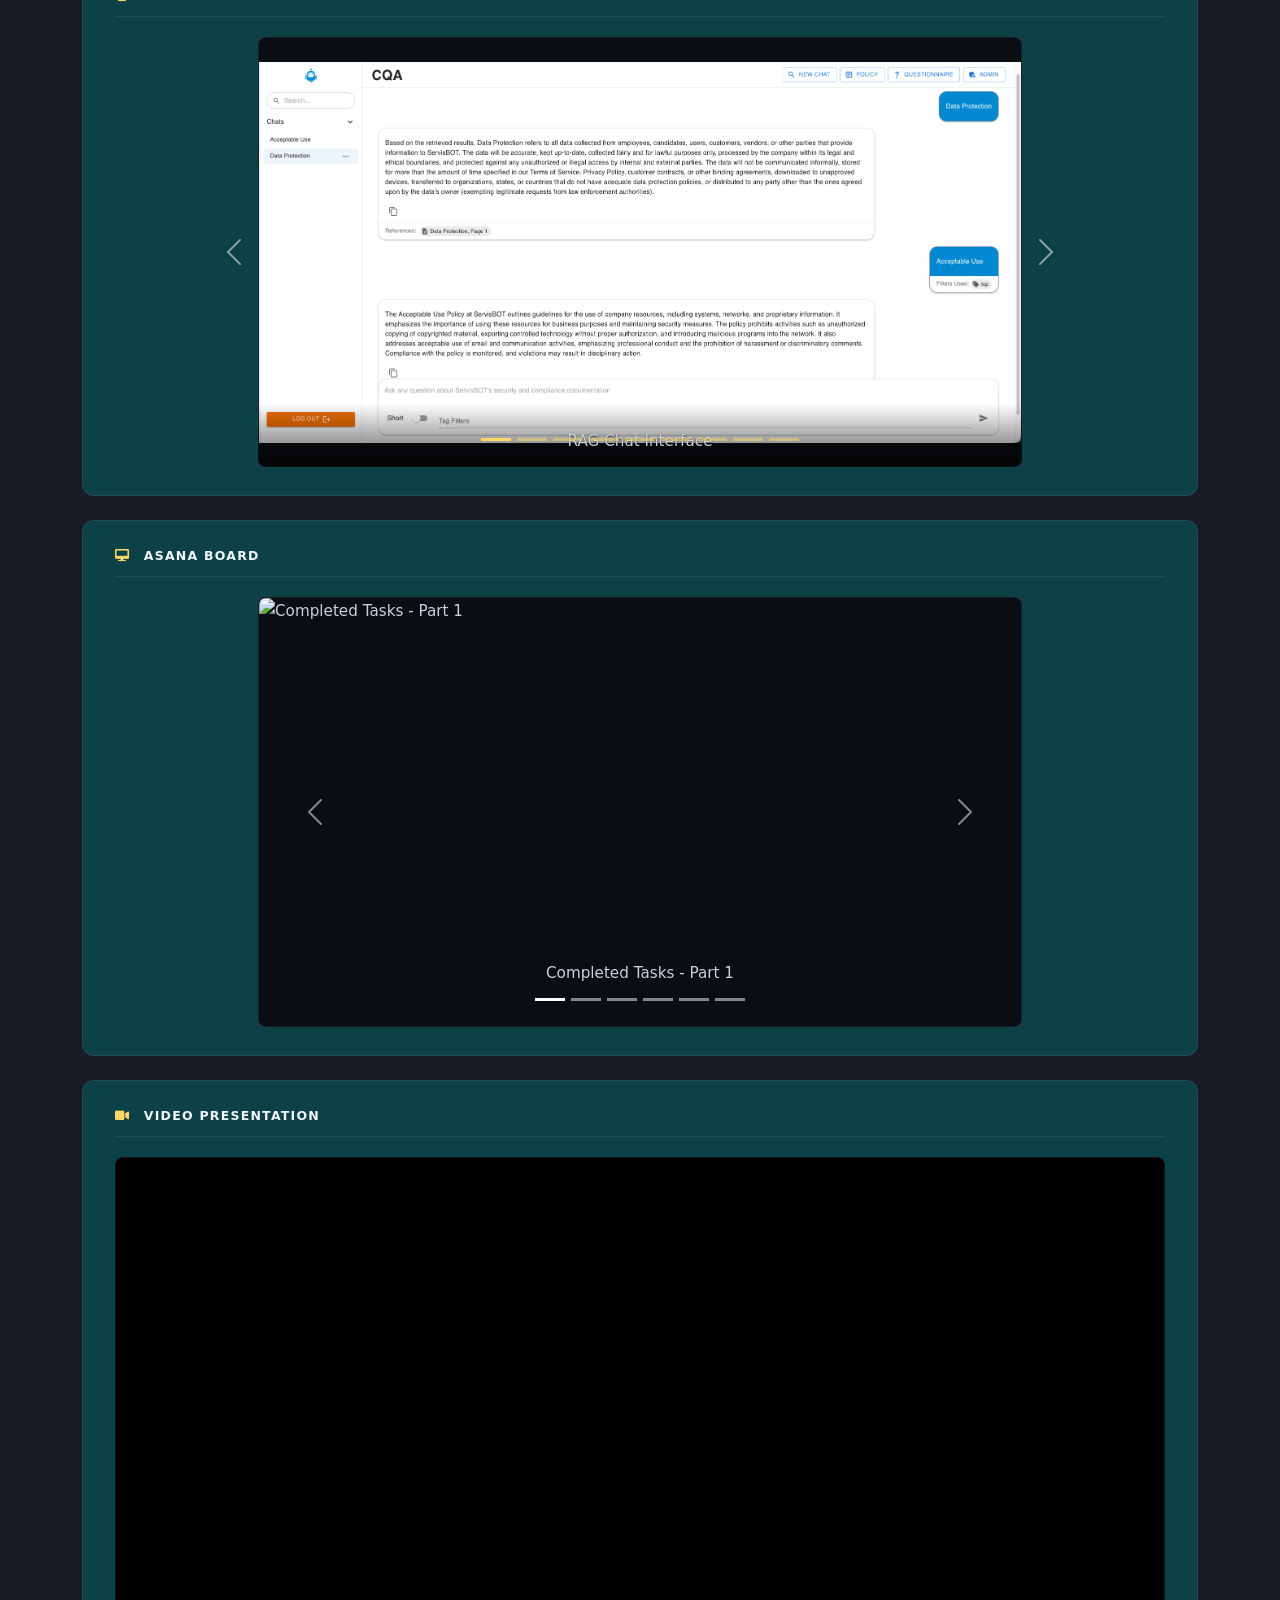
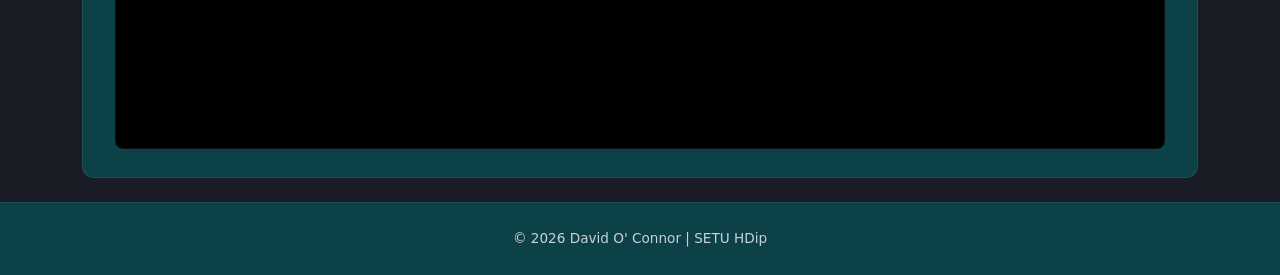
==== commit 050b85b4: "Adding Asana section, reworking app screenshots into modal" ====
--- a/index.html
+++ b/index.html
@@ -189,10 +189,11 @@
                   class="app-link"
                   target="_blank"
                 >
-                  <i class="fas fa-file-alt"></i> Presentation Slides
+                  <i class="fa-solid fa-file-powerpoint"></i> Presentation
+                  Slides
                 </a>
-                <a href="[ASANA_URL]" class="app-link" target="_blank">
-                  <i class="fas fa-file-alt"></i> Asana Board
+                <a href="#asana" class="app-link" target="_blank">
+                  <i class="fa-solid fa-bars-progress"></i> Asana Board
                 </a>
               </div>
             </div>
@@ -300,96 +301,382 @@
       <!-- Screenshots -->
       <section class="app-card" id="screenshots">
         <h2><i class="fas fa-desktop"></i> App Screenshots</h2>
-        <div class="app-gallery">
+        <div class="carousel-wrapper">
           <div
-            class="gallery-item"
-            data-bs-toggle="modal"
-            data-bs-target="#imageModal"
+            id="screenshotsCarousel"
+            class="carousel slide"
+            data-bs-ride="false"
           >
-            <img
-              src="images/app-screenshots/chat.png"
-              alt="RAG Chat Interface"
-            />
-          </div>
+            <div class="carousel-indicators">
+              <button
+                type="button"
+                data-bs-target="#screenshotsCarousel"
+                data-bs-slide-to="0"
+                class="active"
+                aria-current="true"
+                aria-label="Slide 1"
+              ></button>
+              <button
+                type="button"
+                data-bs-target="#screenshotsCarousel"
+                data-bs-slide-to="1"
+                aria-label="Slide 2"
+              ></button>
+              <button
+                type="button"
+                data-bs-target="#screenshotsCarousel"
+                data-bs-slide-to="2"
+                aria-label="Slide 3"
+              ></button>
+              <button
+                type="button"
+                data-bs-target="#screenshotsCarousel"
+                data-bs-slide-to="3"
+                aria-label="Slide 4"
+              ></button>
+              <button
+                type="button"
+                data-bs-target="#screenshotsCarousel"
+                data-bs-slide-to="4"
+                aria-label="Slide 5"
+              ></button>
+              <button
+                type="button"
+                data-bs-target="#screenshotsCarousel"
+                data-bs-slide-to="5"
+                aria-label="Slide 6"
+              ></button>
+              <button
+                type="button"
+                data-bs-target="#screenshotsCarousel"
+                data-bs-slide-to="6"
+                aria-label="Slide 7"
+              ></button>
+              <button
+                type="button"
+                data-bs-target="#screenshotsCarousel"
+                data-bs-slide-to="7"
+                aria-label="Slide 8"
+              ></button>
+              <button
+                type="button"
+                data-bs-target="#screenshotsCarousel"
+                data-bs-slide-to="8"
+                aria-label="Slide 9"
+              ></button>
+            </div>
+            <div class="carousel-inner">
+              <div class="carousel-item active">
+                <div
+                  class="gallery-item"
+                  data-bs-toggle="modal"
+                  data-bs-target="#imageModal"
+                >
+                  <img
+                    src="images/app-screenshots/chat.png"
+                    alt="RAG Chat Interface"
+                  />
+                </div>
+                <div class="carousel-caption d-block">
+                  <p class="mb-0">RAG Chat Interface</p>
+                </div>
+              </div>
+              <div class="carousel-item">
+                <div
+                  class="gallery-item"
+                  data-bs-toggle="modal"
+                  data-bs-target="#imageModal"
+                >
+                  <img
+                    src="images/app-screenshots/view-documents.png"
+                    alt="Document View"
+                  />
+                </div>
+                <div class="carousel-caption d-block">
+                  <p class="mb-0">Document View</p>
+                </div>
+              </div>
+              <div class="carousel-item">
+                <div
+                  class="gallery-item"
+                  data-bs-toggle="modal"
+                  data-bs-target="#imageModal"
+                >
+                  <img
+                    src="images/app-screenshots/policy-upload.png"
+                    alt="Policy Upload"
+                  />
+                </div>
+                <div class="carousel-caption d-block">
+                  <p class="mb-0">Policy Upload</p>
+                </div>
+              </div>
+              <div class="carousel-item">
+                <div
+                  class="gallery-item"
+                  data-bs-toggle="modal"
+                  data-bs-target="#imageModal"
+                >
+                  <img
+                    src="images/app-screenshots/policy-pending-upload.png"
+                    alt="Policy Management"
+                  />
+                </div>
+                <div class="carousel-caption d-block">
+                  <p class="mb-0">Policy Management</p>
+                </div>
+              </div>
+              <div class="carousel-item">
+                <div
+                  class="gallery-item"
+                  data-bs-toggle="modal"
+                  data-bs-target="#imageModal"
+                >
+                  <img
+                    src="images/app-screenshots/upload-approval.png"
+                    alt="Upload Approval Workflow"
+                  />
+                </div>
+                <div class="carousel-caption d-block">
+                  <p class="mb-0">Upload Approval Workflow</p>
+                </div>
+              </div>
+              <div class="carousel-item">
+                <div
+                  class="gallery-item"
+                  data-bs-toggle="modal"
+                  data-bs-target="#imageModal"
+                >
+                  <img
+                    src="images/app-screenshots/questionnaire-upload.png"
+                    alt="Questionnaire Upload"
+                  />
+                </div>
+                <div class="carousel-caption d-block">
+                  <p class="mb-0">Questionnaire Upload</p>
+                </div>
+              </div>
+              <div class="carousel-item">
+                <div
+                  class="gallery-item"
+                  data-bs-toggle="modal"
+                  data-bs-target="#imageModal"
+                >
+                  <img
+                    src="images/app-screenshots/questionnaire-pending.png"
+                    alt="Pending Questionnaire"
+                  />
+                </div>
+                <div class="carousel-caption d-block">
+                  <p class="mb-0">Pending Questionnaire</p>
+                </div>
+              </div>
+              <div class="carousel-item">
+                <div
+                  class="gallery-item"
+                  data-bs-toggle="modal"
+                  data-bs-target="#imageModal"
+                >
+                  <img
+                    src="images/app-screenshots/questionnaire-completed.png"
+                    alt="Completed Questionnaire"
+                  />
+                </div>
+                <div class="carousel-caption d-block">
+                  <p class="mb-0">Completed Questionnaire</p>
+                </div>
+              </div>
+              <div class="carousel-item">
+                <div
+                  class="gallery-item"
+                  data-bs-toggle="modal"
+                  data-bs-target="#imageModal"
+                >
+                  <img
+                    src="images/app-screenshots/prompts.png"
+                    alt="Prompt Management"
+                  />
+                </div>
+                <div class="carousel-caption d-block">
+                  <p class="mb-0">Prompt Management</p>
+                </div>
+              </div>
+            </div>
+            <button
+              class="carousel-control-prev"
+              type="button"
+              data-bs-target="#screenshotsCarousel"
+              data-bs-slide="prev"
+            >
+              <span
+                class="carousel-control-prev-icon"
+                aria-hidden="true"
+              ></span>
+              <span class="visually-hidden">Previous</span>
+            </button>
+            <button
+              class="carousel-control-next"
+              type="button"
+              data-bs-target="#screenshotsCarousel"
+              data-bs-slide="next"
+            >
+              <span
+                class="carousel-control-next-icon"
+                aria-hidden="true"
+              ></span>
+              <span class="visually-hidden">Next</span>
+            </button>
+          </div>
+        </div>
+      </section>
+
+      <!-- Asana Board -->
+      <section class="app-card" id="asana">
+        <h2><i class="fas fa-desktop"></i> Asana Board</h2>
+        <div class="carousel-wrapper">
           <div
-            class="gallery-item"
-            data-bs-toggle="modal"
-            data-bs-target="#imageModal"
+            id="asanaCarousel"
+            class="carousel slide"
+            data-bs-ride="false"
           >
-            <img
-              src="images/app-screenshots/view-documents.png"
-              alt="Document View"
-            />
-          </div>
-          <div
-            class="gallery-item"
-            data-bs-toggle="modal"
-            data-bs-target="#imageModal"
-          >
-            <img
-              src="images/app-screenshots/policy-upload.png"
-              alt="Policy Upload"
-            />
-          </div>
-          <div
-            class="gallery-item"
-            data-bs-toggle="modal"
-            data-bs-target="#imageModal"
-          >
-            <img
-              src="images/app-screenshots/policy-pending-upload.png"
-              alt="Policy Management"
-            />
-          </div>
-          <div
-            class="gallery-item"
-            data-bs-toggle="modal"
-            data-bs-target="#imageModal"
-          >
-            <img
-              src="images/app-screenshots/upload-approval.png"
-              alt="Upload Approval Workflow"
-            />
-          </div>
-          <div
-            class="gallery-item"
-            data-bs-toggle="modal"
-            data-bs-target="#imageModal"
-          >
-            <img
-              src="images/app-screenshots/questionnaire-upload.png"
-              alt="Questionnaire Upload"
-            />
-          </div>
-          <div
-            class="gallery-item"
-            data-bs-toggle="modal"
-            data-bs-target="#imageModal"
-          >
-            <img
-              src="images/app-screenshots/questionnaire-pending.png"
-              alt="Pending Questionnaire"
-            />
-          </div>
-          <div
-            class="gallery-item"
-            data-bs-toggle="modal"
-            data-bs-target="#imageModal"
-          >
-            <img
-              src="images/app-screenshots/questionnaire-completed.png"
-              alt="Completed Questionnaire"
-            />
-          </div>
-          <div
-            class="gallery-item"
-            data-bs-toggle="modal"
-            data-bs-target="#imageModal"
-          >
-            <img
-              src="images/app-screenshots/prompts.png"
-              alt="Prompt Management"
-            />
+            <div class="carousel-indicators">
+              <button
+                type="button"
+                data-bs-target="#asanaCarousel"
+                data-bs-slide-to="0"
+                class="active"
+                aria-current="true"
+                aria-label="Slide 1"
+              ></button>
+              <button
+                type="button"
+                data-bs-target="#asanaCarousel"
+                data-bs-slide-to="1"
+                aria-label="Slide 2"
+              ></button>
+              <button
+                type="button"
+                data-bs-target="#asanaCarousel"
+                data-bs-slide-to="2"
+                aria-label="Slide 3"
+              ></button>
+              <button
+                type="button"
+                data-bs-target="#asanaCarousel"
+                data-bs-slide-to="3"
+                aria-label="Slide 4"
+              ></button>
+              <button
+                type="button"
+                data-bs-target="#asanaCarousel"
+                data-bs-slide-to="4"
+                aria-label="Slide 5"
+              ></button>
+              <button
+                type="button"
+                data-bs-target="#asanaCarousel"
+                data-bs-slide-to="5"
+                aria-label="Slide 6"
+              ></button>
+            </div>
+            <div class="carousel-inner">
+              <div class="carousel-item active">
+                <div
+                  class="gallery-item"
+                  data-bs-toggle="modal"
+                  data-bs-target="#imageModal"
+                >
+                  <img src="images/asana/done-1.png" alt="Completed Tasks - Part 1" />
+                </div>
+                <div class="carousel-caption d-block">
+                  <p class="mb-0">Completed Tasks - Part 1</p>
+                </div>
+              </div>
+              <div class="carousel-item">
+                <div
+                  class="gallery-item"
+                  data-bs-toggle="modal"
+                  data-bs-target="#imageModal"
+                >
+                  <img src="images/asana/done-2.png" alt="Completed Tasks - Part 2" />
+                </div>
+                <div class="carousel-caption d-block">
+                  <p class="mb-0">Completed Tasks - Part 2</p>
+                </div>
+              </div>
+              <div class="carousel-item">
+                <div
+                  class="gallery-item"
+                  data-bs-toggle="modal"
+                  data-bs-target="#imageModal"
+                >
+                  <img src="images/asana/done-3.png" alt="Completed Tasks - Part 3" />
+                </div>
+                <div class="carousel-caption d-block">
+                  <p class="mb-0">Completed Tasks - Part 3</p>
+                </div>
+              </div>
+              <div class="carousel-item">
+                <div
+                  class="gallery-item"
+                  data-bs-toggle="modal"
+                  data-bs-target="#imageModal"
+                >
+                  <img src="images/asana/backlog-1.png" alt="Backlog - Part 1" />
+                </div>
+                <div class="carousel-caption d-block">
+                  <p class="mb-0">Backlog - Part 1</p>
+                </div>
+              </div>
+              <div class="carousel-item">
+                <div
+                  class="gallery-item"
+                  data-bs-toggle="modal"
+                  data-bs-target="#imageModal"
+                >
+                  <img src="images/asana/backlog-2.png" alt="Backlog - Part 2" />
+                </div>
+                <div class="carousel-caption d-block">
+                  <p class="mb-0">Backlog - Part 2</p>
+                </div>
+              </div>
+              <div class="carousel-item">
+                <div
+                  class="gallery-item"
+                  data-bs-toggle="modal"
+                  data-bs-target="#imageModal"
+                >
+                  <img src="images/asana/abandoned.png" alt="Abandoned Tasks" />
+                </div>
+                <div class="carousel-caption d-block">
+                  <p class="mb-0">Abandoned Tasks</p>
+                </div>
+              </div>
+            </div>
+            <button
+              class="carousel-control-prev"
+              type="button"
+              data-bs-target="#asanaCarousel"
+              data-bs-slide="prev"
+            >
+              <span
+                class="carousel-control-prev-icon"
+                aria-hidden="true"
+              ></span>
+              <span class="visually-hidden">Previous</span>
+            </button>
+            <button
+              class="carousel-control-next"
+              type="button"
+              data-bs-target="#asanaCarousel"
+              data-bs-slide="next"
+            >
+              <span
+                class="carousel-control-next-icon"
+                aria-hidden="true"
+              ></span>
+              <span class="visually-hidden">Next</span>
+            </button>
           </div>
         </div>
       </section>
@@ -435,7 +722,19 @@
               data-bs-dismiss="modal"
               aria-label="Close"
             ></button>
-            <img id="modalImage" src="" alt="" class="img-fluid rounded" />
+            <div class="modal-nav-row">
+              <button
+                id="modalPrev"
+                class="modal-nav-btn"
+                aria-label="Previous"
+              >
+                &#8592;
+              </button>
+              <img id="modalImage" src="" alt="" class="img-fluid rounded" />
+              <button id="modalNext" class="modal-nav-btn" aria-label="Next">
+                &#8594;
+              </button>
+            </div>
           </div>
         </div>
       </div>
@@ -453,12 +752,53 @@
       });
 
       const imageModal = document.getElementById("imageModal");
+      const appScreenshots = Array.from(
+        document.querySelectorAll("#screenshotsCarousel .gallery-item img"),
+      );
+      const asanaScreenshots = Array.from(
+        document.querySelectorAll("#asanaCarousel .gallery-item img"),
+      );
+      let currentModalImages;
+      let currentCarouselId;
+      let currentModalIndex = 0;
+
+      function navigateModal(index) {
+        currentModalIndex =
+          (index + currentModalImages.length) % currentModalImages.length;
+        const img = currentModalImages[currentModalIndex];
+        document.getElementById("modalImage").src = img.src;
+        document.getElementById("modalImage").alt = img.alt;
+        bootstrap.Carousel.getInstance(
+          document.getElementById(currentCarouselId),
+        ).to(currentModalIndex);
+      }
+
       imageModal.addEventListener("show.bs.modal", function (e) {
         const trigger = e.relatedTarget;
         const img = trigger.querySelector("img");
+        if (asanaScreenshots.includes(img)) {
+          currentModalImages = asanaScreenshots;
+          currentCarouselId = "asanaCarousel";
+        } else {
+          currentModalImages = appScreenshots;
+          currentCarouselId = "screenshotsCarousel";
+        }
+        currentModalIndex = currentModalImages.indexOf(img);
         document.getElementById("modalImage").src = img.src;
-        document.getElementById("modalImage").alt =
-          trigger.querySelector("img").alt;
+        document.getElementById("modalImage").alt = img.alt;
+      });
+
+      document
+        .getElementById("modalPrev")
+        .addEventListener("click", () => navigateModal(currentModalIndex - 1));
+      document
+        .getElementById("modalNext")
+        .addEventListener("click", () => navigateModal(currentModalIndex + 1));
+
+      document.addEventListener("keydown", function (e) {
+        if (!imageModal.classList.contains("show")) return;
+        if (e.key === "ArrowLeft") navigateModal(currentModalIndex - 1);
+        else if (e.key === "ArrowRight") navigateModal(currentModalIndex + 1);
       });
     </script>
   </body>
--- a/style.css
+++ b/style.css
@@ -355,13 +355,6 @@
 /* ===========================
    Screenshots
 =========================== */
-.app-gallery {
-  display: grid;
-  grid-template-columns: repeat(auto-fill, minmax(280px, 1fr));
-  gap: 1rem;
-  margin-bottom: 1rem;
-}
-
 .gallery-item {
   border-radius: 8px;
   overflow: hidden;
@@ -374,13 +367,76 @@
 .gallery-item img {
   width: 100%;
   height: 100%;
-  object-fit: cover;
+  object-fit: contain;
   display: block;
   transition: transform 0.3s ease;
 }
 
 .gallery-item:hover img {
   transform: scale(1.05);
+}
+
+#screenshotsCarousel .carousel-caption {
+  background: linear-gradient(transparent, rgba(0, 0, 0, 0.65));
+  left: 0;
+  right: 0;
+  bottom: 0;
+  padding: 1.5rem 1rem 0.75rem;
+  border-radius: 0 0 8px 8px;
+  text-shadow: 0 1px 2px rgba(0, 0, 0, 0.8);
+}
+
+#screenshotsCarousel .carousel-indicators [data-bs-target] {
+  background-color: var(--accent);
+  opacity: 0.5;
+}
+
+#screenshotsCarousel .carousel-indicators .active {
+  opacity: 1;
+}
+
+.carousel-wrapper {
+  max-width: 860px;
+  margin: 0 auto;
+  padding: 0 3rem;
+}
+
+#screenshotsCarousel .carousel-control-prev {
+  left: -3rem;
+  width: 3rem;
+}
+
+#screenshotsCarousel .carousel-control-next {
+  right: -3rem;
+  width: 3rem;
+}
+
+.modal-nav-row {
+  display: flex;
+  align-items: center;
+  justify-content: center;
+  gap: 1rem;
+}
+
+.modal-nav-row img {
+  flex-shrink: 1;
+  min-width: 0;
+}
+
+.modal-nav-btn {
+  background: rgba(255, 255, 255, 0.15);
+  border: none;
+  color: white;
+  font-size: 1.5rem;
+  padding: 0.5rem 1rem;
+  border-radius: 4px;
+  cursor: pointer;
+  flex-shrink: 0;
+  transition: background 0.2s;
+}
+
+.modal-nav-btn:hover {
+  background: rgba(255, 255, 255, 0.3);
 }
 
 /* ===========================
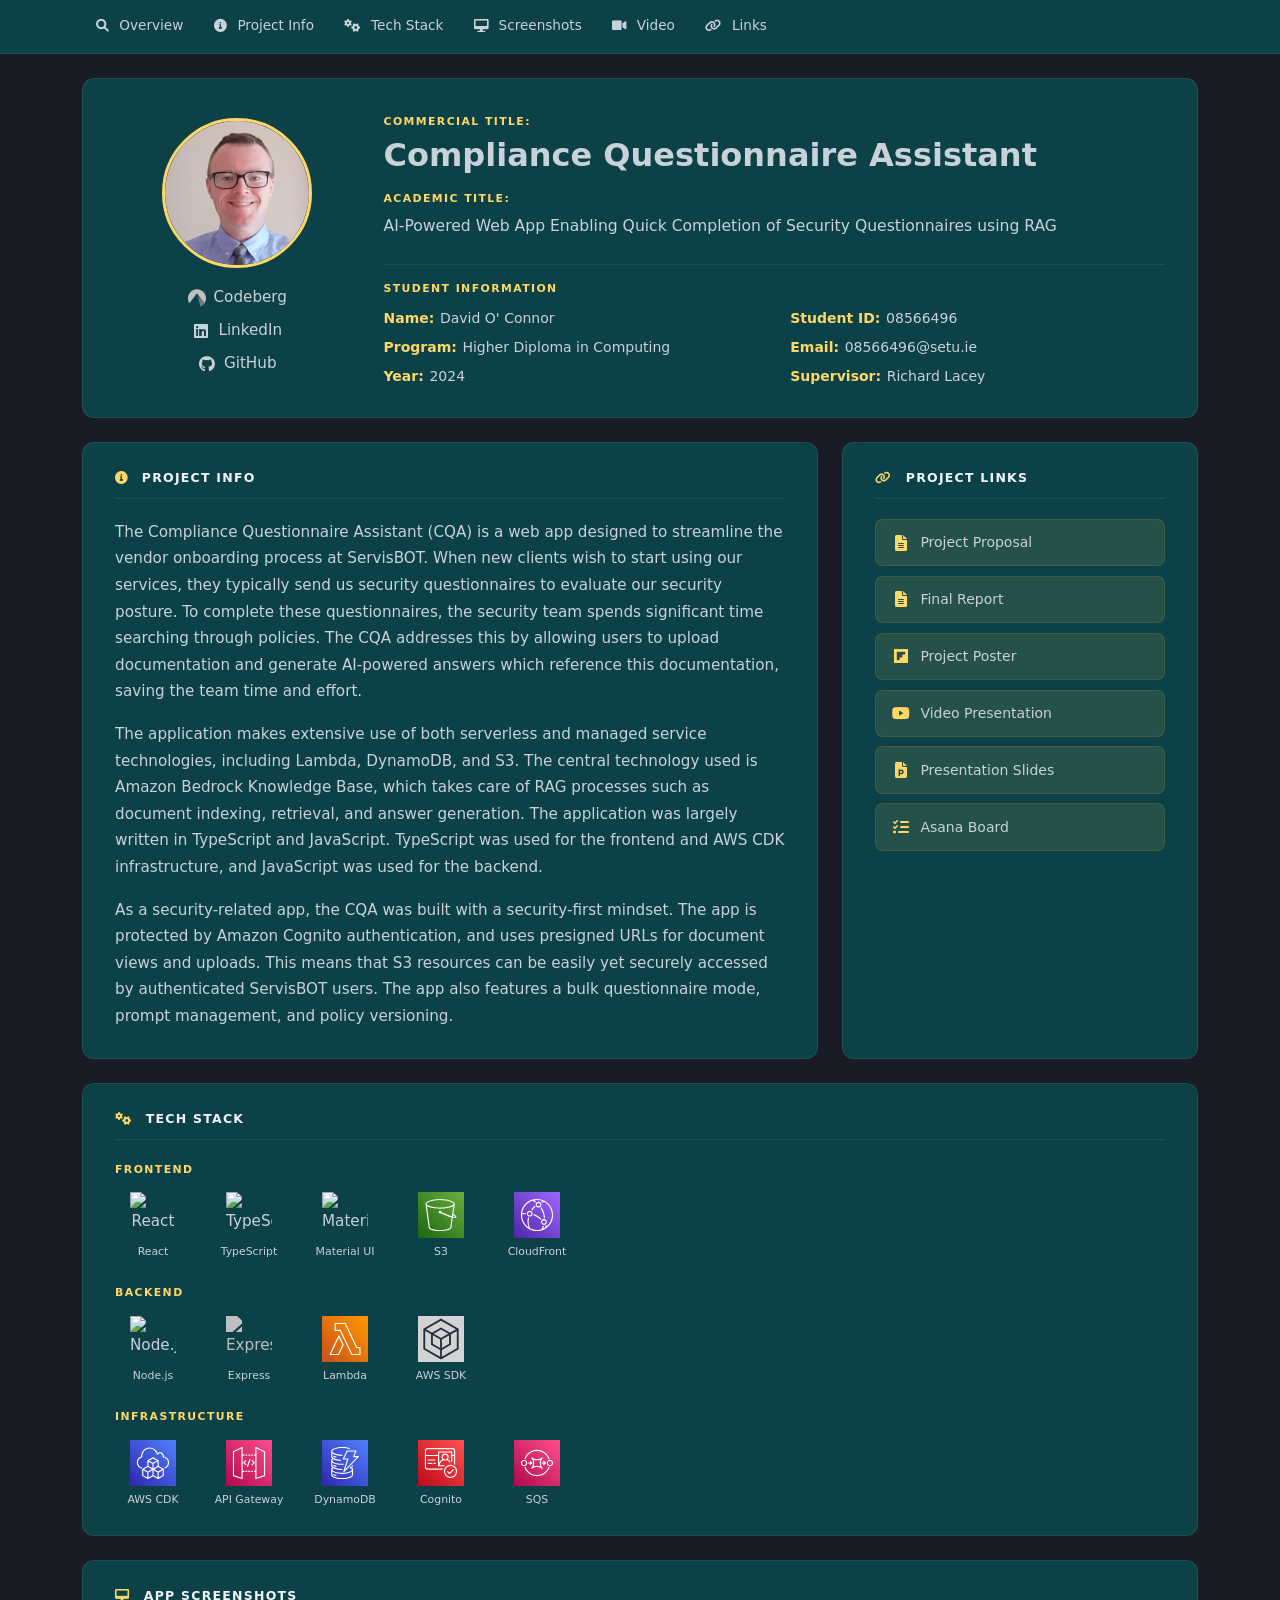
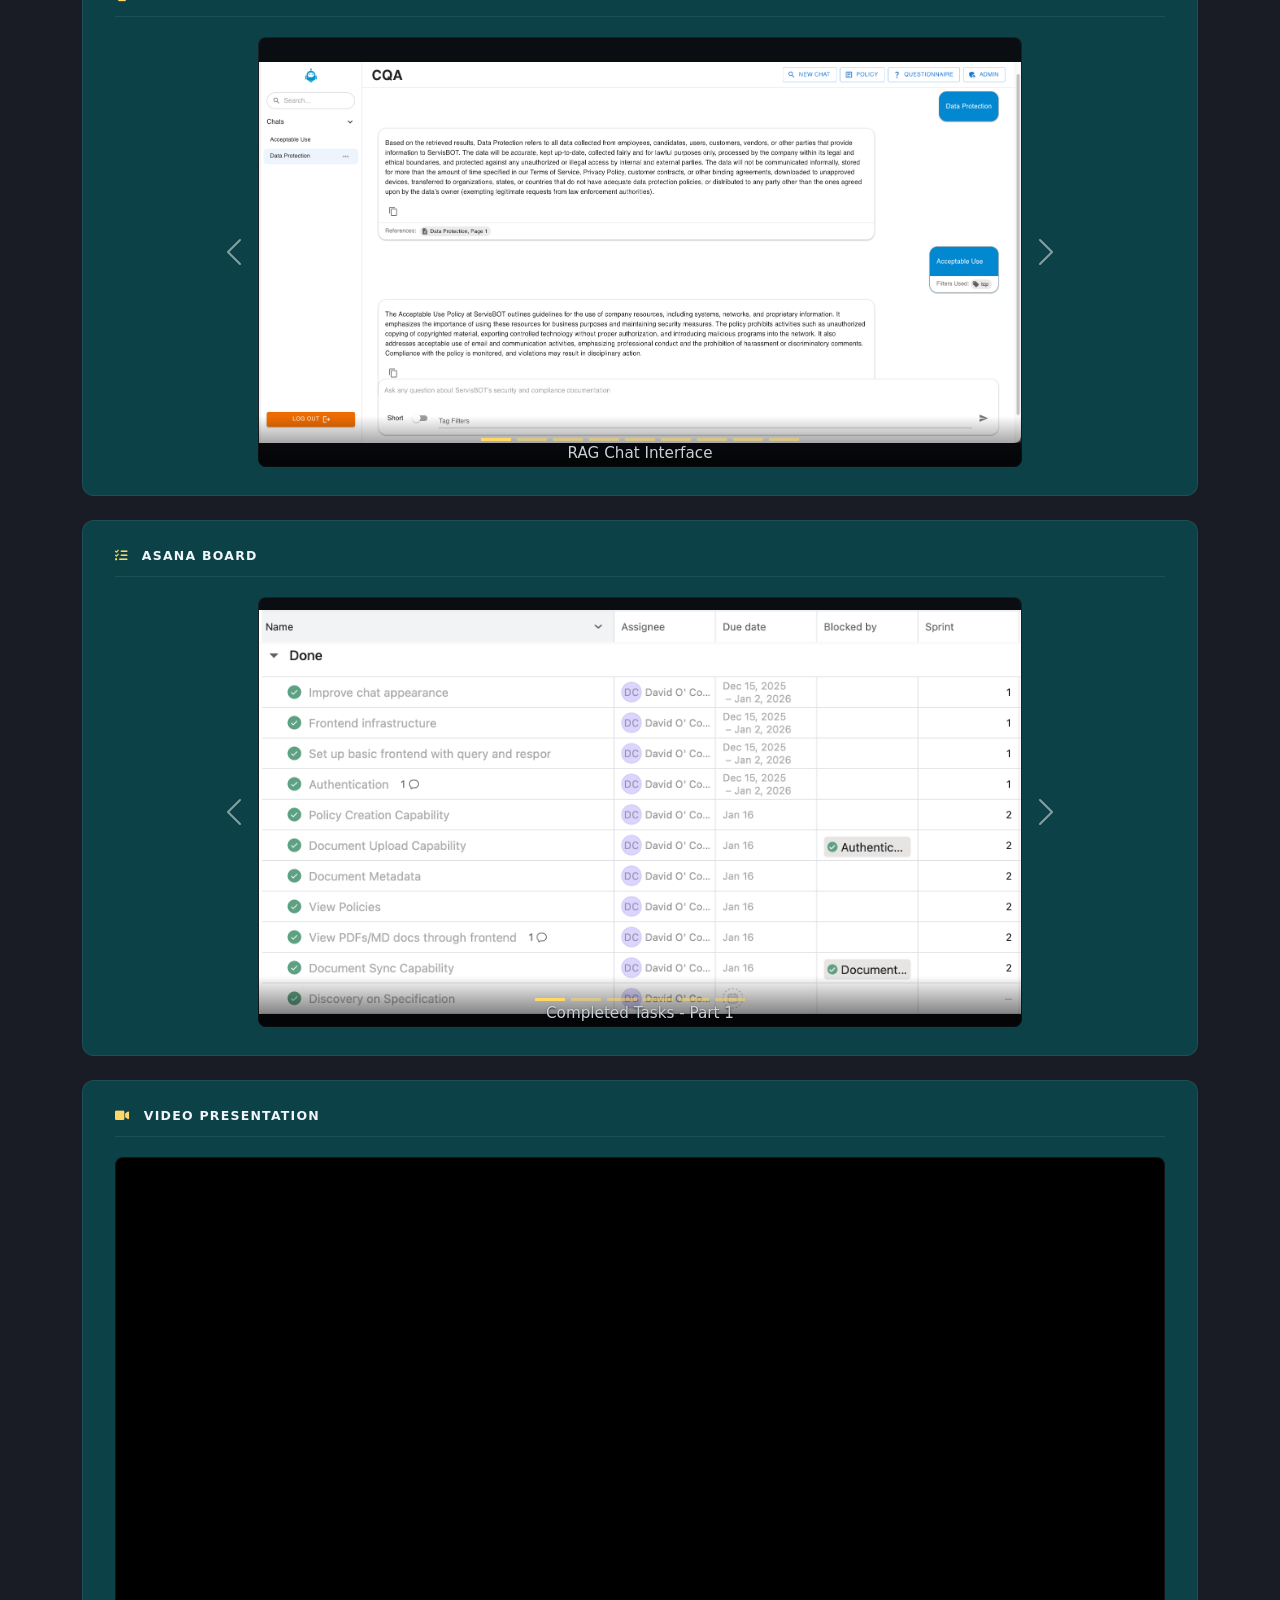
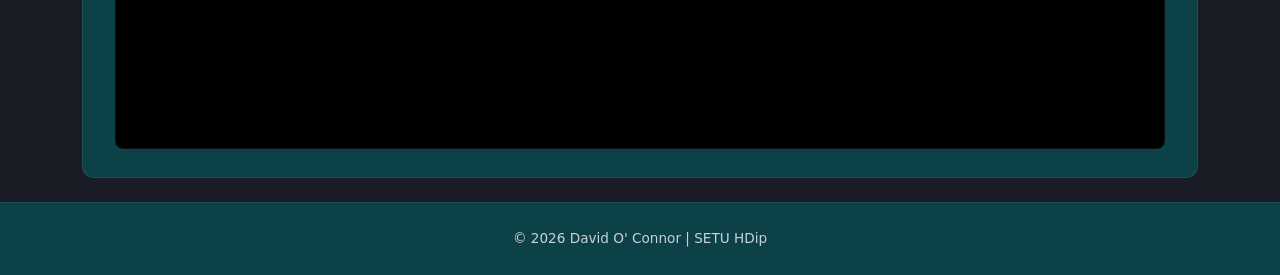
==== commit 9072839b: "Addressing CodeRabbit comment" ====
--- a/index.html
+++ b/index.html
@@ -4,7 +4,7 @@
     <meta charset="UTF-8" />
     <meta name="viewport" content="width=device-width, initial-scale=1.0" />
     <title>Compliance Questionnaire Assistant | Project Showcase</title>
-    <link rel="icon" type="image/x-icon" href="/images/favicon.png" />
+    <link rel="icon" type="image/png" href="/images/favicon.png" />
     <link
       href="https://cdn.jsdelivr.net/npm/bootstrap@5.3.0/dist/css/bootstrap.min.css"
       rel="stylesheet"
@@ -192,8 +192,8 @@
                   <i class="fa-solid fa-file-powerpoint"></i> Presentation
                   Slides
                 </a>
-                <a href="#asana" class="app-link" target="_blank">
-                  <i class="fa-solid fa-bars-progress"></i> Asana Board
+                <a href="#asana" class="app-link">
+                  <i class="fas fa-tasks"></i> Asana Board
                 </a>
               </div>
             </div>
@@ -532,13 +532,9 @@
 
       <!-- Asana Board -->
       <section class="app-card" id="asana">
-        <h2><i class="fas fa-desktop"></i> Asana Board</h2>
+        <h2><i class="fas fa-tasks"></i> Asana Board</h2>
         <div class="carousel-wrapper">
-          <div
-            id="asanaCarousel"
-            class="carousel slide"
-            data-bs-ride="false"
-          >
+          <div id="asanaCarousel" class="carousel slide" data-bs-ride="false">
             <div class="carousel-indicators">
               <button
                 type="button"
@@ -586,7 +582,10 @@
                   data-bs-toggle="modal"
                   data-bs-target="#imageModal"
                 >
-                  <img src="images/asana/done-1.png" alt="Completed Tasks - Part 1" />
+                  <img
+                    src="images/asana/done-1.png"
+                    alt="Completed Tasks - Part 1"
+                  />
                 </div>
                 <div class="carousel-caption d-block">
                   <p class="mb-0">Completed Tasks - Part 1</p>
@@ -598,7 +597,10 @@
                   data-bs-toggle="modal"
                   data-bs-target="#imageModal"
                 >
-                  <img src="images/asana/done-2.png" alt="Completed Tasks - Part 2" />
+                  <img
+                    src="images/asana/done-2.png"
+                    alt="Completed Tasks - Part 2"
+                  />
                 </div>
                 <div class="carousel-caption d-block">
                   <p class="mb-0">Completed Tasks - Part 2</p>
@@ -610,7 +612,10 @@
                   data-bs-toggle="modal"
                   data-bs-target="#imageModal"
                 >
-                  <img src="images/asana/done-3.png" alt="Completed Tasks - Part 3" />
+                  <img
+                    src="images/asana/done-3.png"
+                    alt="Completed Tasks - Part 3"
+                  />
                 </div>
                 <div class="carousel-caption d-block">
                   <p class="mb-0">Completed Tasks - Part 3</p>
@@ -622,7 +627,10 @@
                   data-bs-toggle="modal"
                   data-bs-target="#imageModal"
                 >
-                  <img src="images/asana/backlog-1.png" alt="Backlog - Part 1" />
+                  <img
+                    src="images/asana/backlog-1.png"
+                    alt="Backlog - Part 1"
+                  />
                 </div>
                 <div class="carousel-caption d-block">
                   <p class="mb-0">Backlog - Part 1</p>
@@ -634,7 +642,10 @@
                   data-bs-toggle="modal"
                   data-bs-target="#imageModal"
                 >
-                  <img src="images/asana/backlog-2.png" alt="Backlog - Part 2" />
+                  <img
+                    src="images/asana/backlog-2.png"
+                    alt="Backlog - Part 2"
+                  />
                 </div>
                 <div class="carousel-caption d-block">
                   <p class="mb-0">Backlog - Part 2</p>
@@ -768,9 +779,10 @@
         const img = currentModalImages[currentModalIndex];
         document.getElementById("modalImage").src = img.src;
         document.getElementById("modalImage").alt = img.alt;
-        bootstrap.Carousel.getInstance(
+        const carousel = bootstrap.Carousel.getInstance(
           document.getElementById(currentCarouselId),
-        ).to(currentModalIndex);
+        );
+        if (carousel) carousel.to(currentModalIndex);
       }
 
       imageModal.addEventListener("show.bs.modal", function (e) {
--- a/style.css
+++ b/style.css
@@ -376,22 +376,22 @@
   transform: scale(1.05);
 }
 
-#screenshotsCarousel .carousel-caption {
+.carousel-caption {
   background: linear-gradient(transparent, rgba(0, 0, 0, 0.65));
   left: 0;
   right: 0;
   bottom: 0;
-  padding: 1.5rem 1rem 0.75rem;
+  padding: 1.5rem 1rem 0rem;
   border-radius: 0 0 8px 8px;
   text-shadow: 0 1px 2px rgba(0, 0, 0, 0.8);
 }
 
-#screenshotsCarousel .carousel-indicators [data-bs-target] {
+.carousel-indicators [data-bs-target] {
   background-color: var(--accent);
   opacity: 0.5;
 }
 
-#screenshotsCarousel .carousel-indicators .active {
+.carousel-indicators .active {
   opacity: 1;
 }
 
@@ -401,12 +401,12 @@
   padding: 0 3rem;
 }
 
-#screenshotsCarousel .carousel-control-prev {
+.carousel-control-prev {
   left: -3rem;
   width: 3rem;
 }
 
-#screenshotsCarousel .carousel-control-next {
+.carousel-control-next {
   right: -3rem;
   width: 3rem;
 }
